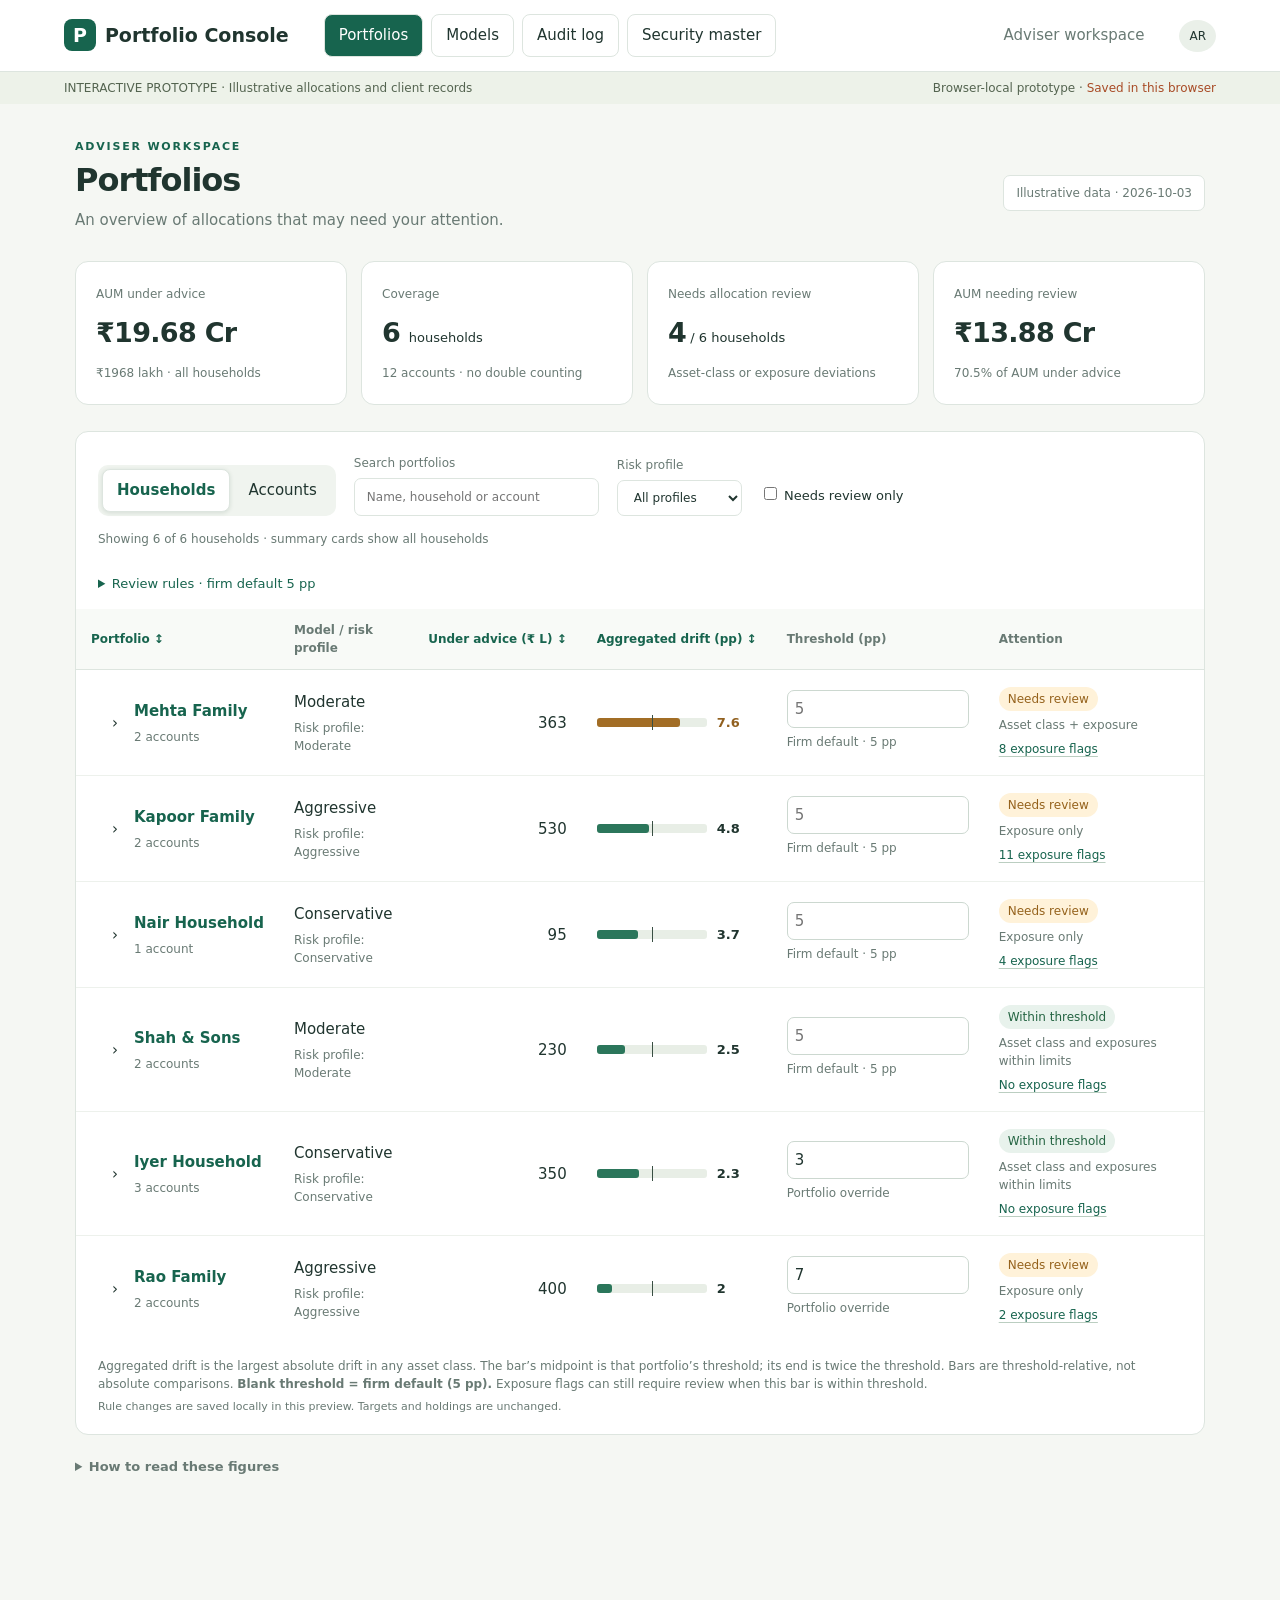
==== index.html @ 4e4f7c9e "Add household financial planning New in the revised mockup, and the first of the remaining v3 work. " ====
<!doctype html>
<html lang="en"><head><meta charset="utf-8"><meta name="viewport" content="width=device-width,initial-scale=1"><title>Portfolio Console · Models</title>
<link rel="icon" href="data:image/svg+xml,<svg xmlns='http://www.w3.org/2000/svg' viewBox='0 0 32 32'><rect width='32' height='32' rx='7' fill='%2317644e'/><text x='16' y='23' font-family='system-ui,sans-serif' font-size='20' font-weight='700' fill='white' text-anchor='middle'>P</text></svg>">
<style>
:root{--ink:#20352f;--mut:#697a74;--line:#dde5df;--green:#17644e;--bg:#f5f7f3;--amber:#95621c}*{box-sizing:border-box}body{margin:0;background:var(--bg);color:var(--ink);font:15px/1.5 system-ui,-apple-system,sans-serif}button,input,select,textarea{font:inherit}button{cursor:pointer;background:white;border:1px solid var(--line);border-radius:8px;padding:9px 14px;color:var(--ink)}button:hover{border-color:var(--green);background:#f0f7f2}button:disabled{opacity:.45;cursor:not-allowed}button:focus-visible,a:focus-visible,input:focus-visible,textarea:focus-visible,select:focus-visible{outline:3px solid #73ad98;outline-offset:3px}.primary{background:var(--green);color:white;border-color:var(--green)}.primary:hover{background:#104d3b;color:white}.quiet{border:0;background:transparent;color:var(--green)}header{height:72px;display:flex;align-items:center;gap:35px;background:white;padding:0 5%;border-bottom:1px solid var(--line)}.brand{font-size:19px;font-weight:750}.brand i{font-style:normal;background:var(--green);color:white;border-radius:8px;padding:5px 9px;margin-right:9px}header .active{align-self:stretch;display:flex;align-items:center;border-bottom:3px solid var(--green);font-weight:650}.right{margin-left:auto}.avatar{border-radius:50%;background:#eaf0e9;padding:7px 10px;font-size:12px}.demo{background:#edf2e9;color:#546450;font-size:12px;padding:7px 5%;display:flex;justify-content:space-between;gap:10px}main{max-width:1180px;margin:35px auto;padding:0 25px 100px}h1{font-size:32px;letter-spacing:-1px;line-height:1.2;margin:5px 0 10px}h2{font-size:19px;margin:0 0 6px}p{margin:6px 0 16px}.muted,small{color:var(--mut)}small{font-size:12px}.eyebrow{text-transform:uppercase;font-size:11px;font-weight:750;letter-spacing:1.8px;color:var(--green)}.flex{display:flex;align-items:center;gap:12px;flex-wrap:wrap}.between{justify-content:space-between}.card{background:white;border:1px solid var(--line);border-radius:13px;padding:22px;margin:20px 0}.hero{display:grid;grid-template-columns:1fr 270px;gap:28px}.stat{border-left:1px solid var(--line);padding-left:25px}.stat b{font-size:30px;display:block}.badge{display:inline-block;border-radius:20px;padding:3px 9px;font-size:12px;background:#e8f2ec;color:#246442}.draft{background:#fff2d9;color:var(--amber)}.tablewrap{overflow:auto}table{border-collapse:collapse;width:100%;min-width:620px}th{text-align:left;color:var(--mut);font-size:12px;font-weight:600;padding:12px 15px;border-bottom:1px solid var(--line)}td{padding:17px 15px;border-bottom:1px solid #edf1ec}tr:last-child td{border:0}.name{font-weight:700;font-size:16px}.name small{display:block;font-weight:400;margin-top:3px}.link{padding:0;border:0;color:var(--green);font-weight:700;text-align:left;background:transparent}.allocation{height:12px;display:flex;gap:3px;margin:25px 0 12px;border-radius:8px;overflow:hidden;background:#edf1ec}.allocation span{min-width:0}.legend{display:flex;gap:20px;flex-wrap:wrap;font-size:13px}.dot{display:inline-block;width:9px;height:9px;border-radius:3px;margin-right:6px}.toolbar{margin:26px 0 10px}.panelgrid{display:grid;grid-template-columns:minmax(0,1fr) 240px;gap:20px}.panelgrid .card{margin-top:0}.panelgrid>section{min-width:0}.note{background:#f1f5ef;padding:14px;border-radius:9px;font-size:13px}.warning{background:#fff4df;color:#7d541a}.errors{color:#9c422a;font-size:13px}.ok{color:var(--green)}.allocationtable{min-width:650px}.allocationtable td{padding:13px 12px}.allocationtable th{padding:12px}.target{width:78px;padding:7px;border:1px solid #cfdcd3;border-radius:7px;text-align:right;background:white;color:var(--ink)}.target:disabled{border-color:transparent;background:transparent;opacity:1}.rowtop{background:#f8faf7}.child{color:#496256}.chev{border:0;background:transparent;padding:3px 9px;width:32px}.footer{position:fixed;bottom:0;left:0;right:0;background:#ffffffed;border-top:1px solid var(--line);padding:16px max(25px,calc((100vw - 1130px)/2));display:flex;align-items:center;justify-content:space-between;gap:15px;backdrop-filter:blur(12px)}.footer small{display:block}.field{display:flex;flex-direction:column;gap:6px;margin:15px 0}.field input,.field textarea,.field select{padding:10px;border:1px solid #ccd8d0;border-radius:7px;background:white;color:var(--ink)}dialog{border:1px solid var(--line);border-radius:16px;width:min(760px,94vw);max-height:88vh;padding:28px;box-shadow:0 20px 100px #12382b35;color:var(--ink)}dialog::backdrop{background:#132c2566;backdrop-filter:blur(3px)}dialog .actions{display:flex;justify-content:flex-end;gap:10px;margin-top:25px}.toast{position:fixed;bottom:95px;left:50%;transform:translateX(-50%);background:#183f30;color:white;border-radius:9px;padding:12px 20px;z-index:10;max-width:90vw}.crumb{font-size:13px;margin-bottom:22px}.chips{display:flex;gap:7px;flex-wrap:wrap}.history{padding:16px 0;border-bottom:1px solid var(--line)}.titleinput{font-size:25px;width:100%;border:1px solid var(--line);padding:7px;border-radius:7px}.description{width:100%;border:1px solid var(--line);padding:8px;border-radius:7px;resize:vertical}#storage{color:#a84b26} @media(max-width:800px){header{padding:0 20px;gap:20px}.hero,.panelgrid{grid-template-columns:1fr}.stat{border-left:0;padding-left:0}.panelgrid aside{display:none}main{padding:0 15px 140px;margin-top:24px}.footer{align-items:flex-start;flex-wrap:wrap;padding:12px 15px}.demo{padding:7px 15px}.avatar{display:none}h1{font-size:27px}.card{padding:16px}.right{display:none}.brand{font-size:17px}}
</style></head><body>
<header><span class="brand"><i>P</i>Portfolio Console</span><nav aria-label="Main navigation"><button id="navClients" onclick="clientNav()">Portfolios</button> <button id="navModels" onclick="modelNav()">Models</button> <button id="navAudit" onclick="auditPage()">Audit log</button></nav><span class="right muted">Adviser workspace</span><span class="avatar">AR</span></header>
<div class="demo"><span>INTERACTIVE PROTOTYPE · Illustrative allocations and client records</span><span>Browser-local prototype · <span id="storage">Checking local saving…</span></span></div>
<main id="app"><p role="status">Loading portfolio workspace…</p></main><div id="footer"></div><dialog id="modal"></dialog><div id="toast" class="toast" role="status" hidden></div>
<link rel="stylesheet" href="clients.css"><link rel="stylesheet" href="comparison.css"><link rel="stylesheet" href="portfolios.css"><link rel="stylesheet" href="financial-plan.css?v=20261009-financial-planning"><link rel="stylesheet" href="portfolio-review.css?v=20261009-financial-planning"><link rel="stylesheet" href="target-plan-preview.css?v=20261009-financial-planning"><script src="bootstrap.js?v=20261009-financial-planning"></script></body></html>
---- clients.css ----
nav{display:flex;gap:8px}nav button[aria-current=page]{background:var(--green);color:white}.summary-grid{display:grid;grid-template-columns:repeat(3,1fr);gap:16px}.summary-grid .card{margin:16px 0}.metric{display:block;font-size:27px;font-weight:700}.scope-reason{width:190px;max-width:100%;padding:8px;border:1px solid var(--line);border-radius:6px}.client-details{display:grid;grid-template-columns:repeat(3,1fr);gap:16px}.client-details p{margin:4px 0}.scope-table td{vertical-align:top}.client-controls{display:flex;gap:12px;align-items:end;flex-wrap:wrap}.client-controls .field{flex:1;min-width:180px}.client-controls select{max-width:100%}summary{cursor:pointer;font-weight:650}.client-table{min-width:780px}.client-table input{width:88px}.fullwidth{width:100%}.scope-table input[type=checkbox]{width:20px;height:20px}.review-detail{margin:15px 0}main{overflow-wrap:anywhere}header nav .active{align-self:auto}.future-note{font-size:13px;color:var(--mut);margin-top:28px}@media(max-width:800px){header{height:auto;min-height:72px;flex-wrap:wrap;padding:14px 15px;gap:12px}.summary-grid,.client-details{grid-template-columns:1fr}.summary-grid{gap:0}.summary-grid .card{margin:5px 0}.brand{font-size:16px}.client-table{min-width:760px}.demo{flex-wrap:wrap}dialog{padding:18px}.footer button{padding:8px 10px}}
---- comparison.css ----
.model-subnav{display:flex;gap:8px;margin:0 0 24px;border-bottom:1px solid var(--line);padding-bottom:12px}.model-subnav [aria-current=page]{background:var(--green);color:white}.compare-layout{display:grid;grid-template-columns:250px minmax(0,1fr);gap:20px;align-items:start}.compare-layout .card{margin-top:0}.compare-options{max-height:370px;overflow:auto}.compare-choice{display:flex;align-items:start;gap:10px;padding:12px 0;border-bottom:1px solid var(--line);cursor:pointer}.compare-choice input{margin-top:5px;flex-shrink:0}.compare-choice span{min-width:0;overflow-wrap:anywhere}.compare-search{width:100%;min-width:0;padding:10px;border:1px solid var(--line);border-radius:7px}.compare-panel{min-width:0}.compare-table{min-width:580px;table-layout:fixed}.compare-table th,.compare-table td{vertical-align:top;width:165px;padding:14px 12px}.compare-table th:first-child,.compare-table td:first-child{width:230px;position:sticky;left:0;background:white;z-index:1}.compare-table .rowtop td{background:#f8faf7}.compare-table thead th{color:var(--ink);font-size:15px;overflow-wrap:anywhere}.compare-table th small{display:block;font-weight:400;margin:6px 0}.compare-bar{height:5px;background:#edf1ec;margin-top:8px;border-radius:4px;overflow:hidden}.compare-bar span{display:block;height:100%;background:var(--green)}.compare-missing{font-size:12px;color:var(--mut)}.compare-tools{display:flex;gap:8px;align-items:center;flex-wrap:wrap;margin:0 0 16px}.compare-tools select{padding:8px;border:1px solid var(--line);border-radius:7px}.compare-count{font-size:13px;margin:12px 0}.compare-detail{font-size:13px;color:var(--mut)}.compare-selection-hint{font-size:13px;min-height:20px}.compare-table .chev{padding:0;width:22px}.compare-table .allocation-name{display:flex;align-items:flex-start;gap:4px}.compare-table .allocation-name span{overflow-wrap:anywhere}.compare-current-note{font-size:12px;color:var(--mut);margin-bottom:18px}.compare-colour{height:4px;background:var(--green);border-radius:2px;margin-bottom:10px}.compare-remove{padding:3px 0;margin-top:6px;font-size:12px}header{height:auto;min-height:72px}main{min-width:0}@media(max-width:800px){.compare-layout{grid-template-columns:1fr}.compare-options{max-height:190px}.compare-table th:first-child,.compare-table td:first-child{width:170px}.compare-table th,.compare-table td{width:140px}.compare-table{min-width:590px}.compare-layout .card{margin-bottom:12px}.compare-tools{align-items:flex-start}.model-subnav{flex-wrap:wrap}}@media(prefers-reduced-motion:no-preference){.compare-bar span{transition:width .15s}}
.sr-only{position:absolute;width:1px;height:1px;padding:0;margin:-1px;overflow:hidden;clip:rect(0,0,0,0);white-space:nowrap;border:0}
---- portfolios.css ----
.portfolio-metrics{display:grid;grid-template-columns:repeat(4,minmax(0,1fr));gap:14px;margin:14px 0 26px}.portfolio-metrics .card{margin:0;padding:20px}.portfolio-metrics strong{display:block;font-size:27px;letter-spacing:-.7px;margin:8px 0}.portfolio-metrics strong span{font-size:13px;letter-spacing:0;font-weight:400}.source-stamp{font-size:12px;color:var(--mut);border:1px solid var(--line);border-radius:7px;padding:8px 12px;background:white}.overview-card{padding:0}.overview-controls{display:flex;align-items:end;gap:18px;flex-wrap:wrap;padding:22px 22px 12px}.segmented{display:flex;background:#f0f4ef;padding:4px;border-radius:10px;gap:3px}.segmented button{background:transparent;border-color:transparent;white-space:nowrap}.segmented [aria-pressed=true]{background:white;box-shadow:0 1px 4px #173d2420;border-color:var(--line);color:var(--green);font-weight:650}.search-field{display:flex;flex-direction:column;font-size:12px;color:var(--mut);gap:6px}.search-field input,.search-field select,.analysis-toolbar select{padding:9px 12px;border:1px solid var(--line);border-radius:7px;background:white;color:var(--ink);max-width:100%}.search-field input{width:245px}.check-filter{font-size:13px;padding-bottom:10px}.list-caption{padding:0 22px 15px;min-height:38px}.portfolio-list{min-width:900px}.portfolio-list th{background:#f8faf7}.portfolio-list td{vertical-align:middle}.portfolio-list td small,.portfolio-name small{display:block;margin-top:5px;font-weight:400}.portfolio-name{display:flex;align-items:center;gap:3px}.portfolio-name .chev{flex-shrink:0}.numeric{font-variant-numeric:tabular-nums}.portfolio-list .link{font-weight:650}.breakdown-row>td{padding:0}.dashboard-breakdown{display:grid;grid-template-columns:repeat(3,minmax(0,1fr));gap:26px;background:#f2f6f0;padding:22px}.dashboard-breakdown h3{font-size:14px;margin:0 0 12px}.dashboard-breakdown p{font-size:13px;margin:8px 0}.dashboard-breakdown span,.dashboard-breakdown small{display:block}.exposure-flags{max-height:220px;overflow:auto}.methodology{font-size:13px;color:var(--mut);margin:22px 0;max-width:900px}.methodology p{margin-top:12px}.empty-state{padding:30px;text-align:center}.portfolio-heading{display:flex;justify-content:space-between;align-items:center;gap:20px;margin:18px 0}.portfolio-tabs{border-bottom:1px solid var(--line);gap:22px;margin:24px 0 0}.portfolio-tabs button{border:0;border-bottom:3px solid transparent;border-radius:0;padding:12px 4px;background:none}.portfolio-tabs button[aria-current=page]{border-color:var(--green);color:var(--green);background:none;font-weight:700}.draft-dot{display:inline-block;width:7px;height:7px;background:#b27b26;border-radius:50%;margin-left:5px}.scope-summary{display:flex;gap:35px;align-items:center;flex-wrap:wrap;padding:20px 0}.scope-summary strong,.scope-summary small{display:block}.scope-summary strong{font-size:18px}.scope-summary p{font-size:12px;color:var(--mut);margin:0}.scope-summary button{margin-left:auto;font-size:13px}.distribution-card{margin-top:0}.distribution-bars{display:grid;gap:13px;margin:8px 0 24px}.distribution-bars>div{display:grid;grid-template-columns:145px minmax(0,1fr) 130px;align-items:center;gap:18px}.distribution-bars strong{font-size:13px}.distribution-bars .allocation{height:20px;margin:0;gap:2px}.distribution-bars small{text-align:right}.distribution-bars>div:nth-child(2) .allocation{opacity:.55}.distribution-legend{display:grid;grid-template-columns:repeat(4,minmax(0,1fr));gap:18px}.distribution-legend>div{border-top:1px solid var(--line);padding-top:13px}.distribution-legend strong{font-size:13px}.distribution-legend p{font-size:22px;margin:4px 0 0;font-weight:650}.distribution-legend span{font-size:15px;font-weight:400;color:var(--mut)}.chart-key{font-size:12px;color:var(--mut);margin:20px 0 0}.analysis-toolbar{display:flex;align-items:center;justify-content:space-between;gap:16px;flex-wrap:wrap;margin:18px 0}.analysis-toolbar label{font-size:13px}.allocation-review{min-width:850px}.allocation-review th:first-child{width:38%}.allocation-review th[scope=row]{font-size:14px;color:var(--ink);font-weight:500}.allocation-name{display:flex;align-items:center;gap:3px}.allocation-name .chev{flex-shrink:0}.allocation-name small{display:block}.scope-details{margin:15px 0}.scope-details>summary{display:none}.scope-details>p{display:none}.planning-placeholder{max-width:800px}.planning-placeholder li{margin:12px 0}.tablewrap{max-width:100%}.scope-summary+section{margin-top:0}.lens-toolbar{display:flex;flex-direction:column;gap:12px;margin:22px 0}nav{flex-wrap:wrap}
@media(max-width:1000px){.portfolio-metrics{grid-template-columns:repeat(2,minmax(0,1fr))}.overview-controls{gap:12px}.distribution-bars>div{grid-template-columns:120px minmax(0,1fr) 105px}.portfolio-heading{align-items:flex-start;flex-direction:column}}
@media(max-width:600px){.portfolio-metrics{gap:8px}.portfolio-metrics .card{padding:13px}.portfolio-metrics strong{font-size:23px}.portfolio-metrics small{font-size:11px}.overview-controls{padding:14px}.search-field{width:100%}.search-field input{width:100%}.check-filter{padding:0}.list-caption{padding:10px 14px}.portfolio-tabs{gap:14px}.portfolio-tabs button{font-size:13px}.scope-summary{gap:15px}.scope-summary strong{font-size:16px}.scope-summary button{margin-left:0}.distribution-bars>div{grid-template-columns:95px minmax(0,1fr);gap:10px}.distribution-bars small{grid-column:2;text-align:left}.distribution-legend{grid-template-columns:repeat(2,minmax(0,1fr));gap:12px}.distribution-legend p{font-size:20px}.analysis-toolbar{align-items:stretch;flex-direction:column}.analysis-toolbar .segmented{width:max-content;max-width:100%}.segmented button{padding:8px 10px}.source-stamp{font-size:11px}}
---- financial-plan.css ----
/* Household financial planning: balance sheet, cash flow and the plan behind it. */
.liquidity-bar{display:flex;height:14px;border-radius:7px;overflow:hidden;background:#edf1ec;margin:18px 0 10px}
.liquidity-bar span{min-width:0}
.legend{display:flex;gap:18px;flex-wrap:wrap;margin-top:10px;font-size:13px;color:var(--mut)}
.legend span{display:inline-flex;align-items:center;gap:6px}
.legend .dot.dash{width:14px;height:3px;border-radius:0;background:var(--ink)}
.plan-inputs{display:grid;grid-template-columns:repeat(auto-fit,minmax(215px,1fr));gap:0 18px}
.plan-inputs .field{margin:12px 0}
.plan-flag{display:grid;grid-template-columns:104px minmax(0,1fr);gap:12px;align-items:start;padding:10px 0;border-bottom:1px solid #edf1ec}
.plan-flag:last-child{border-bottom:0}
.plan-flag .state-pill{justify-self:start}
.plan-flag button{margin-left:8px;padding:5px 11px;font-size:13px}
.mini-facts{display:grid;grid-template-columns:repeat(auto-fit,minmax(250px,1fr));gap:5px 26px;padding:5px 0 7px 30px;font-size:13px;color:var(--mut)}
.mini-facts strong{color:var(--ink)}
.share-bar{display:inline-block;width:62px;height:7px;border-radius:4px;background:#e8eee9;margin-right:8px;vertical-align:middle;overflow:hidden}
.share-bar i{display:block;height:100%;background:var(--green)}
/* The plan editors are dense tables of small fields; the needs table needs room
   or its last column collapses a button to one letter per line. */
.card table button{white-space:nowrap}
.plan-editor table{min-width:1080px}
.plan-editor-wide table{min-width:1240px}

.card table input.target{width:84px}
.card table input:not(.target){width:100%;min-width:130px;padding:7px;border:1px solid #ccd8d0;border-radius:7px;background:white;color:var(--ink);font:inherit}
.card table select{padding:7px;border:1px solid #ccd8d0;border-radius:7px;background:white;color:var(--ink);font:inherit;max-width:175px}
.card table td{vertical-align:middle}
@media(max-width:800px){.mini-facts{grid-template-columns:1fr;padding-left:12px}.plan-flag{grid-template-columns:1fr;gap:5px}}
---- portfolio-review.css ----
.review-parent-open{background:#f3f7f3}.review-panel-row>td{padding:0!important;border-top:1px solid #d8e4dc!important;border-bottom:1px solid #d8e4dc!important}.row-review-panel{padding:24px 30px 0;background:#fbfcfa;max-width:calc(100vw - 64px);width:100%;box-sizing:border-box}.review-summary{display:flex;gap:14px;align-items:flex-start;margin:0 0 22px}.review-summary-icon{display:grid;place-items:center;background:#f7eacb;color:#8c621f;border:1px solid #e9d5a3;flex-shrink:0;width:33px;height:33px;border-radius:50%;font-weight:750;margin-top:5px}.review-summary.clear .review-summary-icon{background:#e5f0e8;color:var(--green);border-color:#cbded0}.review-summary.muted .review-summary-icon{background:#e9eeea;color:var(--mut);border-color:var(--line)}.review-summary .eyebrow{font-size:10px;letter-spacing:1.3px;color:var(--mut);margin-bottom:5px}.review-summary h2{font-size:20px;font-weight:650;letter-spacing:-.3px;margin:0 0 5px}.review-summary p{font-size:13px;color:var(--mut);margin:0}.row-review-tabs{display:flex;gap:28px;border-bottom:1px solid var(--line)}.row-review-tabs button{border:0;border-bottom:3px solid transparent;border-radius:0;background:none;padding:10px 1px 13px;color:var(--mut);font-size:14px;display:flex;align-items:center;gap:8px}.row-review-tabs [aria-selected=true]{border-bottom-color:var(--green);color:var(--green);font-weight:700}.row-review-tabs button span{font-size:11px;padding:1px 6px;background:#e9eee7;border-radius:5px;font-weight:600}.row-review-content{padding:21px 0 22px;min-height:250px}.row-review-content h3{font-size:14px;font-weight:650;margin:0}.review-allocation-header{display:flex;justify-content:space-between;gap:16px;align-items:center;margin-bottom:18px}.review-bar-legend{display:flex;gap:17px;color:var(--mut);font-size:12px}.review-bar-legend span{display:flex;align-items:center;gap:6px}.review-key{display:inline-block;width:17px;height:7px;border-radius:2px;background:#286b56}.review-key.is-target{background:repeating-linear-gradient(135deg,#d6e1d4 0,#d6e1d4 3px,#eef3eb 3px,#eef3eb 6px);border:1px solid #7c9a83}.review-allocation-grid{display:grid;grid-template-columns:180px minmax(130px,1fr) 85px 85px 125px;gap:0 22px;align-items:center}.review-allocation-grid>div{padding:14px 0;border-bottom:1px solid #e8ede7;min-width:0}.review-grid-head{font-size:11px;color:var(--mut);font-weight:500}.review-allocation-grid>.review-grid-head{padding:0 0 9px}.align-right{text-align:right}.review-class-name strong{font-size:14px;font-weight:600}.review-small-flag{display:block;font-size:10px;color:#95621c;margin-top:3px}.review-track{height:8px;background:#eef2ec;border-radius:3px;overflow:hidden}.review-track span{display:block;height:100%;background:#286b56;border-radius:3px}.review-track.review-target-track{margin-top:5px}.review-track.review-target-track span{background:repeating-linear-gradient(135deg,#d6e1d4 0,#d6e1d4 3px,#eef3eb 3px,#eef3eb 6px);border:1px solid #7c9a83}.review-number{text-align:right;font-size:14px;font-variant-numeric:tabular-nums;white-space:nowrap}.difference-flag{background:#faf0d9;color:#825b21;border-radius:5px;padding:4px 7px;font-weight:650}.review-footnote{font-size:11px;color:var(--mut);margin:14px 0 0}.row-review-footer{border-top:1px solid var(--line);padding:14px 0;display:flex;align-items:center;justify-content:space-between;gap:18px}.review-open{background:#edf3eb;color:var(--green);border-color:#d7e3d6;font-size:13px;font-weight:650;padding:8px 12px}.review-flags-link{display:block;border:0;background:transparent;padding:0;font-size:12px;color:var(--green);margin-top:6px;text-decoration:underline;text-decoration-color:#bbcec1;text-underline-offset:3px}.review-account-list{display:grid;gap:10px}.review-account-card{display:flex;gap:15px;align-items:center;width:100%;padding:16px;background:white;text-align:left}.review-account-icon{width:35px;height:35px;border-radius:9px;display:grid;place-items:center;background:#edf2ec;color:var(--green);font-size:13px;flex-shrink:0}.review-account-identity{flex:1;min-width:0}.review-account-identity strong{font-size:14px;font-weight:650;display:block}.review-account-identity small,.review-account-model small,.review-account-amount small{display:block;margin:0 0 3px!important}.review-account-model{font-size:13px;width:125px}.review-account-amount{text-align:right;min-width:130px}.review-account-amount strong{font-size:14px;font-weight:600}.review-account-context{display:grid;grid-template-columns:repeat(2,minmax(0,1fr));gap:22px;margin:24px 0}.review-account-context dt{font-size:12px;color:var(--mut);margin-bottom:5px}.review-account-context dd{margin:0;font-size:14px}.review-method{font-size:11px;position:relative;color:var(--mut);max-width:300px}.review-method summary{font-weight:400;cursor:pointer}.review-method p{margin:10px 0 0;font-size:12px;background:#f0f4ed;padding:12px;border-radius:7px}.review-exposure-group{margin:14px 0 20px;background:white;border:1px solid var(--line);border-radius:9px;padding:15px 17px}.review-exposure-title{display:flex;justify-content:space-between;align-items:center;gap:12px;margin-bottom:15px}.review-exposure-title h4{font-size:13px;margin:0;color:var(--green)}.review-exposure-title small{font-size:11px}.review-exposure-grid{display:grid;grid-template-columns:minmax(160px,1fr) 100px 100px 140px;column-gap:18px;align-items:center}.review-exposure-grid>*{padding:10px 0;border-bottom:1px solid #edf1ea;min-width:0}.review-exposure-grid>:nth-last-child(-n+4){border-bottom:0}.review-exposure-grid .review-grid-head{padding-top:0;padding-bottom:8px}.review-bucket{font-size:13px;font-weight:500}.review-show-all{display:block;margin:0 auto;background:white;font-size:12px}.review-clear-state{border:1px dashed #cbdccc;padding:28px;margin:16px 0;border-radius:8px;background:#f5f8f2}.review-clear-state p{font-size:13px;color:var(--mut);margin:8px 0 0}.mobile-label{display:none}
@media(max-width:1000px){.review-allocation-grid{grid-template-columns:145px minmax(100px,1fr) 75px 75px 100px;column-gap:12px}.row-review-panel{padding:22px 20px 0}.review-exposure-grid{grid-template-columns:minmax(120px,1fr) 80px 80px 110px;column-gap:12px}}
@media(max-width:650px){.row-review-panel{max-width:calc(100vw - 32px);padding:20px 16px 0}.review-summary{gap:10px}.review-summary h2{font-size:17px;line-height:1.4}.review-summary p{font-size:12px}.review-summary-icon{width:27px;height:27px}.row-review-tabs{gap:15px}.row-review-tabs button{font-size:12px;gap:5px;padding-bottom:11px}.row-review-tabs button span{font-size:10px}.review-allocation-header{align-items:flex-start;flex-wrap:wrap;gap:10px}.review-allocation-grid{grid-template-columns:1fr 1fr 1fr;gap:0 12px}.review-allocation-grid>.review-grid-head{display:none}.review-class-name{grid-column:1/-1;display:flex;align-items:center;justify-content:space-between;padding:14px 0 9px!important;border:0!important}.review-small-flag{margin:0;font-size:10px}.review-allocation-grid>.review-bar-pair{grid-column:1/-1;padding:0 0 8px;border:0}.review-allocation-grid>.review-number{text-align:left;padding:4px 0 13px}.mobile-label{display:block;font-size:10px;color:var(--mut);font-weight:400;margin-bottom:6px}.review-number{font-size:13px}.difference-flag{padding:3px 5px}.row-review-footer{flex-wrap:wrap;gap:9px}.row-review-footer small{font-size:10px}.row-review-footer button{width:100%}.review-account-card{display:grid;grid-template-columns:32px 1fr;gap:12px;padding:13px}.review-account-identity strong{font-size:13px}.review-account-icon{width:30px;height:30px}.review-account-model{grid-column:1/-1;width:auto}.review-account-amount{grid-column:1/-1;text-align:left;min-width:0}.review-account-card>span:last-child{display:none}.review-account-model,.review-account-amount{display:flex;justify-content:space-between;gap:10px}.review-account-context{grid-template-columns:1fr;gap:18px}.review-exposure-group{padding:13px 12px}.review-exposure-title{align-items:flex-start;flex-direction:column;gap:5px;margin-bottom:10px}.review-exposure-grid{grid-template-columns:repeat(3,minmax(0,1fr));gap:0 9px}.review-exposure-grid>.review-grid-head{display:none}.review-bucket{grid-column:1/-1;border:0;padding-bottom:3px}.review-exposure-grid>.review-number{text-align:left;padding-bottom:12px}.review-exposure-grid>:nth-last-child(-n+4){border-bottom:0}.row-review-content{min-height:0}}
/* Local design iteration: a concise disclosure in the list, analysis in detail. */
.review-parent-open>td{background:#edf4ed;border-top:1px solid #bdd2c0}.review-parent-open>td:first-child{box-shadow:inset 4px 0 #286b56}.quick-review-row>td{box-shadow:inset 4px 0 #286b56;border-bottom:2px solid #bdd2c0!important;background:#f6f9f3}.quick-review{padding:20px 28px 23px 31px;display:flex;align-items:center;justify-content:space-between;gap:24px;max-width:calc(100vw - 64px);width:100%;position:relative}.quick-review:before{content:'';position:absolute;left:31px;top:0;right:28px;height:1px;background:#d8e5d6}.quick-review .eyebrow{font-size:10px;letter-spacing:1px}.quick-review h3{font-size:16px;letter-spacing:-.2px;margin:5px 0}.quick-review p{font-size:12px;color:var(--mut);margin:0}.quick-review-actions{display:flex;gap:8px;align-items:center;flex-shrink:0}.quick-review-actions button{font-size:12px}.quick-review-toggle{display:flex;align-items:center;gap:7px;border:0;background:none;font-size:12px;color:var(--green);padding:4px 0;margin-top:8px;min-height:30px;text-align:left}.quick-review-toggle>span:first-child{border:1px solid #bdcebf;background:white;display:grid;place-items:center;font-size:16px;width:23px;height:23px;border-radius:6px;line-height:1}.quick-review-toggle[aria-expanded=true]>span:first-child{background:var(--green);color:white;border-color:var(--green)}.quick-review-toggle .expanded-label{font-size:9px;text-transform:uppercase;letter-spacing:.7px;background:#dfeadc;border-radius:4px;padding:2px 5px;font-weight:650}.portfolio-list .portfolio-name{padding-left:8px}.detail-review-summary{padding:20px 22px;background:#f3f6ed;border:1px solid #dce5d3;border-radius:12px;margin:10px 0 22px}.detail-review-summary.clear{background:#f1f7ef}.detail-allocation-card .review-allocation-header{margin-top:2px}.household-review-content{margin-top:20px}.household-review-tabs{padding:0 4px}.all-exposures{border-top:1px solid var(--line);margin-top:24px;padding-top:18px}.all-exposures>summary{font-size:14px;color:var(--green)}.all-exposures>p{font-size:13px;margin-top:12px}.review-exposure-groups{max-width:100%}
@media(max-width:800px){.quick-review{align-items:flex-start;flex-direction:column;gap:15px}.quick-review-actions{flex-wrap:wrap}.review-allocation-grid{grid-template-columns:140px minmax(90px,1fr) 70px 70px 90px;column-gap:10px}}
@media(max-width:650px){.quick-review{max-width:calc(100vw - 32px);padding:17px 16px 20px 20px}.quick-review:before{left:20px;right:16px}.quick-review h3{font-size:15px;line-height:1.4}.quick-review-actions{gap:5px}.quick-review-actions button{padding:8px 10px}.quick-review-toggle .expanded-label{font-size:8px}.detail-review-summary{padding:15px}.household-review-tabs{gap:14px}.household-review-tabs button{font-size:12px}.review-allocation-grid{grid-template-columns:repeat(3,minmax(0,1fr));gap:0 12px}.review-parent-open>td:first-child,.quick-review-row>td{box-shadow:inset 3px 0 #286b56}}
@media(prefers-reduced-motion:no-preference){.quick-review-toggle>span:first-child{transition:background-color .15s,color .15s}.quick-review{animation:review-reveal .15s ease-out}@keyframes review-reveal{from{opacity:.3;transform:translateY(-3px)}to{opacity:1;transform:translateY(0)}}}
/* Simplified disclosure: familiar chevron, quiet summary, no status decoration. */
.review-parent-open>td{background:white;border-top:0}.review-parent-open>td:first-child,.quick-review-row>td{box-shadow:none}.quick-review-row>td{background:#f8faf7;border-bottom:1px solid var(--line)!important}.quick-review{padding:16px 24px 16px 48px;animation:none}.quick-review:before{display:none}.quick-review .eyebrow{display:none}.quick-review h3{font-size:14px;margin:0 0 4px;font-weight:600}.quick-review-actions button{padding:5px 0}.household-review-content>.distribution-card{border:0;padding:0;margin:0}.portfolio-name>.chev{flex-shrink:0}.quick-review-toggle,.expanded-label{display:none}
@media(max-width:650px){.quick-review{padding:15px 18px;gap:8px}.review-parent-open>td:first-child,.quick-review-row>td{box-shadow:none}}
.portfolio-list{min-width:1080px}.aggregated-drift{display:flex;align-items:center;gap:10px;min-width:155px}.aggregated-drift strong{font-size:13px;min-width:32px;font-variant-numeric:tabular-nums}.threshold-bar{position:relative;display:inline-block;width:110px;height:9px;background:#e8eee6;border-radius:3px;flex-shrink:0}.threshold-bar>span{display:block;height:100%;border-radius:3px;background:#2b765b}.threshold-bar.over>span{background:#a26d25}.threshold-bar>i{position:absolute;left:50%;top:-3px;height:15px;width:1px;background:#394f43}.drift-over{color:#91601f}.threshold-input{width:74px;border:1px solid #ccd8d0;border-radius:6px;padding:7px 8px;background:white;color:var(--ink);font:inherit}.threshold-input[aria-invalid=true]{border-color:#a6442a}.threshold-rules{padding:8px 22px 16px;font-size:13px}.threshold-rules summary{font-weight:500;color:var(--green)}.threshold-rules label{display:block;margin:14px 0 8px}.threshold-rules p{font-size:12px;color:var(--mut);margin:8px 0 0}.drift-explanation{padding:16px 22px 0;font-size:12px;color:var(--mut);margin:0}.rules-storage{padding:6px 22px 18px;margin:0;font-size:11px;color:var(--mut)}.portfolio-list td>.errors{max-width:170px;white-space:normal}

/* --- Review refinements: alignment, state, concise row expansion --- */
.allocation-review td.numeric,.allocation-review th.numeric-head,.target-plan-table td.numeric,.target-limits-table td.numeric{text-align:right;font-variant-numeric:tabular-nums}
.portfolio-list td.numeric{text-align:right}
.portfolio-list th:nth-child(3){text-align:right}
.allocation-review th.numeric-head{text-align:right}
.state-pill{display:inline-block;border-radius:20px;padding:3px 9px;font-size:11px;white-space:nowrap;background:#e8f2ec;color:#246442}
.state-pill.over{background:#fbeedd;color:#8a5a18}
.state-pill.under{background:#e6eef7;color:#2c5484}
.state-pill.none{background:#eef1ee;color:var(--mut)}
.holding-tag{display:inline-block;margin-left:7px;border-radius:5px;padding:1px 6px;font-size:10px;font-weight:650;letter-spacing:.2px;vertical-align:middle}
.holding-tag.physical{background:#eceef3;color:#4a5570}
.holding-tag.locked{background:#f7e3df;color:#8d3f2a}
.holding-tag.semi{background:#f6eeda;color:#7d621f}
.holding-tag.portfolio-limit{background:#fff0d2;color:#7d541a}
.review-reason{display:block;margin-top:5px;color:var(--mut)}
.review-number small{display:block;font-size:10px;color:var(--mut);margin-top:2px}
.household-table-heading{font-size:14px;margin:0}

.quick-review{display:block;padding:20px 28px 22px 31px}
.quick-review-head{display:flex;align-items:flex-start;justify-content:space-between;gap:20px;margin-bottom:16px}
.quick-review-head h3{font-size:16px;letter-spacing:-.2px;margin:4px 0}
.quick-review-head p{font-size:12px;color:var(--mut);margin:0}
.quick-review-grid{display:grid;grid-template-columns:repeat(3,minmax(0,1fr));gap:26px}
.quick-review-grid h4{font-size:11px;text-transform:uppercase;letter-spacing:1.1px;color:var(--mut);margin:0 0 8px}
.quick-line{display:grid;grid-template-columns:minmax(0,1fr) auto auto;gap:10px;align-items:baseline;padding:6px 0;border-bottom:1px solid #e8ede7;font-size:13px}
.quick-line:last-of-type{border-bottom:0}
.quick-line>span:first-child small{display:block;font-size:10px;color:var(--mut)}
.quick-figures{color:var(--mut);font-size:12px;text-align:right;min-width:0;overflow:hidden;text-overflow:ellipsis;white-space:nowrap;max-width:150px}
.quick-line strong{font-variant-numeric:tabular-nums;font-size:13px;white-space:nowrap}
.quick-over{color:#8a5a18}.quick-under{color:#2c5484}.quick-ok{color:var(--green)}
.quick-foot,.quick-empty{display:block;font-size:11px;color:var(--mut);margin-top:9px}
.quick-link{padding:6px 0;font-size:12px;margin-top:6px}
@media(max-width:900px){.quick-review-grid{grid-template-columns:1fr;gap:18px}.quick-review{padding:18px 16px}.quick-review-head{flex-direction:column;gap:10px}.quick-review-head button{width:100%}}

/* Keep dialog titles and actions reachable on short viewports */
dialog{scroll-padding-top:0}
dialog h2:first-of-type{position:sticky;top:-28px;background:white;padding:6px 0 10px;margin-top:0;z-index:2}
dialog .actions{position:sticky;bottom:-28px;background:white;padding:14px 0 4px;margin-top:18px;border-top:1px solid var(--line)}
.target-limits-table{min-width:950px}
.target-limits-table th,.target-limits-table td{padding-left:9px;padding-right:9px;font-size:13px}

/* Mobile: turn the portfolio list into labelled key/value groups so drift,
   threshold and attention stay visible without sideways scrolling. */
@media(max-width:720px){
 .portfolio-list{min-width:0}
 .portfolio-list thead{position:absolute;width:1px;height:1px;overflow:hidden;clip:rect(0 0 0 0);white-space:nowrap}
 .portfolio-list tr{display:block}
 .portfolio-list tbody>tr:not(.review-panel-row){border-bottom:1px solid var(--line);padding:4px 0 12px}
 .portfolio-list td{display:grid;grid-template-columns:118px minmax(0,1fr);gap:12px;align-items:center;border:0;padding:7px 14px}
 .portfolio-list td:before{content:attr(data-label);font-size:11px;color:var(--mut);font-weight:600}
 .portfolio-list td:first-child{grid-template-columns:1fr;padding-top:12px}
 .portfolio-list td:first-child:before{display:none}
 .portfolio-list td.numeric{text-align:left}
 .portfolio-list .aggregated-drift{min-width:0}
 .portfolio-list .threshold-bar{width:88px}
 .review-panel-row>td{display:block;padding:0!important}
 .review-panel-row>td:before{display:none}
}

/* --- Model library, profile comparison, concentration --- */
.library-toolbar{display:flex;align-items:flex-end;justify-content:space-between;gap:18px;flex-wrap:wrap;margin:14px 0 10px}
.model-search input{width:280px;max-width:100%}
.list-count{font-size:12px;color:var(--mut);margin:0 0 9px}
.model-library{min-width:820px;table-layout:fixed}
.model-library th,.model-library td{vertical-align:middle}
.model-library .model-identity{width:34%}
.model-library .model-identity .link{display:block;font-size:15px;line-height:1.35}
.model-library .model-identity small{display:block;margin-top:4px;line-height:1.5}
.model-library .col-count{width:84px}
.model-library .col-state{width:128px}
.model-library .col-date{width:112px}
.model-library .col-action{width:108px;text-align:right}
.model-library .col-action button,.model-library .badge{white-space:nowrap}
.model-library thead th{white-space:nowrap}
.model-preview{min-width:150px}
.model-preview .allocation{height:10px}
.model-preview small{display:grid;grid-template-columns:repeat(2,minmax(0,1fr));gap:2px 12px;margin-top:7px;font-size:11px;line-height:1.5}
.model-preview small span{display:flex;align-items:center;gap:6px;white-space:nowrap}
.model-preview small i{width:8px;height:8px;border-radius:2px;flex-shrink:0}
.profile-table th[scope=row]{color:var(--ink);font-size:13px;font-weight:600;vertical-align:top;width:230px}
.profile-table th[scope=row] small{display:block;font-weight:400;margin-top:3px}
.profile-table thead th{vertical-align:bottom}
.profile-table thead button{display:block;margin-top:6px;padding:0;font-size:12px}
.profile-table td{vertical-align:top;font-size:14px}
.concentration{display:flex;align-items:center;gap:28px;flex-wrap:wrap;background:#f3f7f1;border:1px solid #dde6d9;border-radius:10px;padding:14px 18px;margin:0 0 18px}
.concentration.is-breach{background:#fdf5e7;border-color:#e8d6ac}
.concentration small,.concentration strong{display:block}
.concentration strong{font-size:16px;margin-top:3px}
.concentration .state-pill{margin-left:auto}
@media(max-width:700px){.profile-table th[scope=row]{width:auto}.concentration{gap:14px}.concentration .state-pill{margin-left:0}}

/* --- Audit log --- */
.audit-filters{padding:18px 20px}
.audit-filter-grid{display:grid;grid-template-columns:repeat(auto-fit,minmax(170px,1fr));gap:14px}
.audit-filter-grid input,.audit-filter-grid select{width:100%}
.audit-count{margin-top:14px;font-size:12px;color:var(--mut)}
.audit-entry{padding:0;margin:10px 0}
.audit-entry>summary{display:flex;align-items:center;gap:14px;flex-wrap:wrap;padding:16px 20px;cursor:pointer}
.audit-entry[open]>summary{border-bottom:1px solid var(--line)}
.audit-entry>*:not(summary){padding-left:20px;padding-right:20px}
.audit-when{font-variant-numeric:tabular-nums;color:var(--mut);font-size:12px;min-width:92px}
.audit-action{font-size:11px;text-transform:uppercase;letter-spacing:.9px;font-weight:700;color:var(--green)}
.audit-entry strong{font-size:15px}
.audit-meta{font-size:12px;color:var(--mut)}
.audit-entry>summary>.state-pill{margin-left:auto}
.audit-reason{font-size:13px;margin:14px 0}
.audit-facts{display:flex;gap:28px;flex-wrap:wrap;margin:0 0 14px}
.audit-facts dt{font-size:11px;color:var(--mut)}
.audit-facts dd{margin:3px 0 0;font-size:14px}
.audit-open{padding-bottom:14px}
@media(max-width:700px){.audit-entry>summary{gap:7px}.audit-when{min-width:0}.audit-entry>summary>.state-pill{margin-left:0}}

/* --- Context, model update, liquidity --- */
.context-grid{display:grid;grid-template-columns:repeat(4,minmax(0,1fr));gap:20px;margin:0 0 22px}
.context-grid dt{font-size:11px;text-transform:uppercase;letter-spacing:1px;color:var(--mut)}
.context-grid dd{margin:5px 0 0;font-size:15px;font-weight:600}
.context-grid dd.context-sub{font-size:11px;font-weight:400;color:var(--mut);margin-top:3px}
.context-heading,.holding-heading{font-size:12px;text-transform:uppercase;letter-spacing:1px;color:var(--mut);margin:20px 0 9px}
.liquidity-bar{display:flex;height:16px;border-radius:7px;overflow:hidden;background:#eef1ec;gap:2px}
.liquidity-bar span{display:block}
.liq-liquid{background:#246c53}.liq-semiliquid{background:#c9a44c}.liq-locked{background:#b06a4a}.liq-unclassified{background:#9aa6a0}
.liquidity-legend{display:flex;gap:20px;flex-wrap:wrap;margin-top:11px;font-size:12px}
.liquidity-legend i{display:inline-block;width:9px;height:9px;border-radius:3px;margin-right:6px}
.context-restrictions{margin-top:14px;font-size:13px}
.context-restrictions summary{color:var(--green);font-weight:600;cursor:pointer}
.context-restrictions ul{margin:12px 0 0;padding-left:18px}
.context-restrictions li{margin-bottom:11px}
.model-update{border-left:5px solid var(--amber);background:#fffaf0}
.model-update-choices{display:grid;grid-template-columns:repeat(3,minmax(0,1fr));gap:12px}
.model-update-choices button{text-align:left;padding:14px 16px;height:100%}
.model-update-choices strong{display:block;font-size:14px}
.model-update-choices small{display:block;margin-top:5px;line-height:1.5}
.model-update-choices .primary small{color:#dbece2}
.rules-toggle{display:block;margin:14px 0 0}
.rules-note{font-size:12px;color:var(--mut);margin:6px 0 0}
#modal .numeric{text-align:right;font-variant-numeric:tabular-nums}
@media(max-width:800px){.context-grid{grid-template-columns:repeat(2,minmax(0,1fr))}.model-update-choices{grid-template-columns:1fr}}
@media(max-width:520px){.context-grid{grid-template-columns:1fr}}
.all-exposures.is-primary{border-top:2px solid var(--line);margin-top:28px;padding-top:22px}
.all-exposures.is-primary>summary{font-size:17px;font-weight:650;color:var(--ink);list-style:none;margin-bottom:4px}
.all-exposures.is-primary>summary::-webkit-details-marker{display:none}

/* --- Planning, tax and cash events --- */
.option-grid{display:grid;grid-template-columns:repeat(auto-fit,minmax(190px,1fr));gap:14px;margin:4px 0 10px}
.option-grid .field{margin:0}
.trade-table{min-width:900px}
.trade-table .col-include{width:68px;text-align:center}
.trade-table td{vertical-align:middle}
.trade-table tr.is-excluded{opacity:.45}
.trade-table tr.is-excluded .trade-why{text-decoration:line-through}
.trade-table .target{width:84px}
.trade-why{font-size:13px;max-width:280px}
.trade-why small{display:block;margin-top:5px;line-height:1.5}
.trade-flags{display:flex;gap:6px;flex-wrap:wrap;margin-top:6px}
.holding-tag.warn-tag{background:#f7e3df;color:#8d3f2a}
.holding-tag.ok-tag{background:#e3f0e6;color:#246442}
.impact-kpis{display:grid;grid-template-columns:repeat(auto-fit,minmax(150px,1fr));gap:12px;margin:0 0 20px}
.impact-kpis>div{background:#f4f7f3;border-radius:9px;padding:13px 15px}
.impact-kpis small,.impact-kpis strong,.impact-kpis span{display:block}
.impact-kpis strong{font-size:18px;margin:4px 0 2px}
.impact-kpis span{font-size:11px;color:var(--mut);line-height:1.45}
.impact-table{min-width:620px}
.scenario-notes{margin:0;padding-left:20px;font-size:13px}
.scenario-notes li{margin:9px 0}
.scenario-notes li.warn{color:#7d541a}
.event-list{display:grid;gap:10px}
.event{border:1px solid var(--line);border-radius:10px;padding:14px 16px;background:white}
.event>summary{display:flex;align-items:center;gap:12px;flex-wrap:wrap;cursor:pointer}
.event-meta{font-size:12px;color:var(--mut)}
@media(max-width:700px){.impact-kpis{grid-template-columns:repeat(2,minmax(0,1fr))}.trade-why{max-width:none}}
.trade-table thead th{white-space:nowrap}
.trade-table .empty-state strong{display:block;margin-bottom:6px}
.trade-table .empty-state p{margin:0;font-size:13px}
.scenario-infeasible{margin:10px 0 0;font-size:13px;font-weight:600;color:#8b5a16}
.impact-kpis>div.is-better{background:#edf6ef;box-shadow:inset 3px 0 #2b765b}
.impact-kpis>div.is-worse{background:#fdf3e4;box-shadow:inset 3px 0 #b07d27}
.impact-kpis>div.is-worse span{color:#8b5a16}

/* --- Security master configuration grid --- */
.config-grid{min-width:1420px}
.config-grid td.config-fixed{white-space:nowrap}
.config-absent{color:#9aa6a0}
.config-grid td.config-fixed small{display:block;font-size:11px;color:#9aa6a0}
.config-grid th[scope=row]{color:var(--ink);font-size:14px;font-weight:600;width:230px;min-width:230px;vertical-align:middle}
.config-grid th[scope=row] small{display:block;font-weight:400;margin-top:3px;line-height:1.4;font-size:11px}
.config-grid th[scope=row] small.config-held{color:#8d998f}
.config-grid th,.config-grid td{padding-left:9px;padding-right:9px}
.config-grid tbody th,.config-grid tbody td{padding-top:11px;padding-bottom:11px}
.config-grid thead th{white-space:nowrap;background:#f8faf7}
.config-grid thead th.col-editable{background:#eef5f0;color:var(--green)}
.config-grid td{vertical-align:middle}
.config-grid td.config-fixed{color:var(--mut);font-size:13px;background:#fbfcfa}
.config-grid tr.is-unclassified th[scope=row]{box-shadow:inset 3px 0 #b07d27}
.config-na{color:#aab4ae}
.config-select{width:100%;min-width:134px;padding:7px 8px;border:1px solid #ccd8d0;border-radius:7px;background:white;color:var(--ink);font:inherit}
.config-select:disabled{background:#f4f6f3;color:var(--mut)}
.config-select.is-changed{border-color:#b07d27;background:#fffaf0;font-weight:600}
.config-legend{display:flex;gap:22px;flex-wrap:wrap;align-items:center;font-size:12px;color:var(--mut)}
.config-key{display:flex;align-items:center;gap:7px}
.config-key b{font-size:10px;text-transform:uppercase;letter-spacing:.7px;border-radius:4px;padding:2px 6px;font-weight:700}
.config-key b.is-fixed{background:#eef1ec;color:#5f6d66}
.config-key b.is-editable{background:#e3efe7;color:#246442}
.config-key b.is-absent{background:transparent;color:#9aa6a0;font-size:13px;padding:0 2px}
.config-count{margin-left:auto}
.config-add .search-field input{width:320px;max-width:100%}
.config-suggestions{list-style:none;margin:14px 0 0;padding:0;border:1px solid var(--line);border-radius:9px;overflow:hidden}
.config-suggestions li{display:flex;align-items:center;gap:12px;padding:11px 14px;border-bottom:1px solid #eef1ec;font-size:14px}
.config-suggestions li:last-child{border-bottom:0}
.config-suggestions small{color:var(--mut);font-size:12px}
.config-suggestions .state-pill{margin-left:auto}
@media(max-width:700px){.config-grid th[scope=row]{width:auto}.config-legend{gap:12px}}

/* Instrument attributes: outside the sheet's columns, so disclosed per row. */
.attr-toggle{border:0;background:transparent;padding:0 7px 0 0;color:var(--green);font-size:15px;line-height:1}
.config-grid .col-attribute{text-align:right;white-space:nowrap}
.config-grid thead th.col-attribute{background:#f4f7f5;font-weight:600}
.config-grid thead th.col-attribute small{display:block;font-weight:400;color:var(--mut);font-size:10px}
tr.config-detail>td{background:#f7faf7;padding:0;border-bottom:1px solid var(--line)}
.attr-panel{padding:18px 22px 16px;position:sticky;left:0;max-width:1120px;box-sizing:border-box}
.attr-head{display:flex;align-items:baseline;gap:12px;flex-wrap:wrap;margin-bottom:12px}
.attr-head small{color:var(--mut)}
.attr-group{margin-bottom:14px}
.attr-group-head{display:flex;align-items:center;gap:9px;margin-bottom:6px}
.attr-group-head small{color:var(--mut);font-size:12px}
.attr-tier{font-size:10px;font-weight:750;letter-spacing:.7px;text-transform:uppercase;border-radius:5px;padding:3px 7px}
.attr-tier-source{background:#e8f0ec;color:#2b6148}
.attr-tier-firm{background:#eaf0f7;color:#2f5fa8}
.attr-tier-client{background:#fdf2e3;color:#8a6118}
.attr-list{display:grid;grid-template-columns:repeat(auto-fit,minmax(215px,1fr));gap:7px 26px;margin:0}
.attr-list>div{display:flex;justify-content:space-between;gap:14px;border-bottom:1px solid #e8eee9;padding-bottom:5px}
.attr-list dt{color:var(--mut);font-size:13px}
.attr-list dd{margin:0;font-weight:600;text-align:right}
.attr-age{display:block;font-weight:400;font-size:11px;color:var(--mut)}
.attr-age.is-stale{color:#9c5a1a}
.attr-lookthrough{margin-top:4px}
.attr-lookthrough summary{cursor:pointer;color:var(--green);font-size:13px;font-weight:600}
.attr-lt{display:flex;flex-wrap:wrap;gap:8px;align-items:baseline;margin:8px 0}
.attr-lt strong{min-width:96px;font-size:12px;color:var(--mut)}
.attr-lt span{background:white;border:1px solid var(--line);border-radius:11px;padding:2px 9px;font-size:12px}
.attr-note{margin-bottom:0}
.config-key b.is-attr{background:#eef5f0;color:var(--green);border-radius:5px;padding:2px 7px}
@media(max-width:700px){.attr-list{grid-template-columns:1fr}}
.config-open-heading{font-size:13px;text-transform:uppercase;letter-spacing:1.2px;color:var(--mut);margin:16px 0 6px}
.config-open-heading:first-of-type{margin-top:8px}
/* The grid scrolls sideways once a type's attributes are added, so the
   instrument name stays put to keep each row identifiable. */
.config-grid th[scope=row]{position:sticky;left:0;z-index:1;background:white}
.config-grid thead th:first-child{position:sticky;left:0;z-index:2}
.config-grid tr.config-detail>td{z-index:0}
---- target-plan-preview.css ----
.target-plan-shell{max-width:1080px}.target-status{display:flex;justify-content:space-between;align-items:center;gap:28px;padding:22px 24px;margin:20px 0;border:1px solid #cbdcd2;border-left:5px solid var(--green);border-radius:12px;background:#f4f8f4}.target-status.is-draft{border-color:#e2cc9d;border-left-color:#a66d1d;background:#fff9ec}.target-status h2{margin:4px 0 5px}.target-status p{margin:0;color:var(--mut)}.target-status-label,.section-step{display:block;font-size:11px;text-transform:uppercase;letter-spacing:1.4px;font-weight:750;color:var(--green)}.target-status.is-draft .target-status-label{color:#8b5a16}.target-context{display:grid;grid-template-columns:repeat(4,minmax(0,1fr));border:1px solid var(--line);border-radius:12px;background:white;margin-bottom:20px}.target-context>div{padding:17px 19px;border-right:1px solid var(--line)}.target-context>div:last-child{border:0}.target-context small,.target-context strong,.target-context span{display:block}.target-context strong{font-size:18px;margin:4px 0}.target-context span{font-size:11px;color:var(--mut)}.target-section-heading{display:flex;align-items:flex-start;justify-content:space-between;gap:20px;margin-bottom:20px}.target-section-heading h2{margin-top:5px}.target-section-heading p{color:var(--mut);margin:4px 0 0;max-width:720px}.target-plan-shell>.card{margin:14px 0;padding:24px}.target-bars{display:grid;gap:14px}.target-bars>div{display:grid;grid-template-columns:125px minmax(0,1fr);column-gap:16px;align-items:center}.target-bars .allocation{height:17px;margin:0}.target-bars small{grid-column:2;margin-top:5px}.target-class-grid{display:grid;grid-template-columns:repeat(4,minmax(0,1fr));gap:10px;margin-top:22px}.target-class-grid>div{display:grid;grid-template-columns:10px 1fr auto;align-items:center;column-gap:8px;border-top:1px solid var(--line);padding-top:12px}.target-class-grid i,.review-target-rows i{width:9px;height:9px;border-radius:3px}.target-class-grid strong{font-size:18px}.target-class-grid small{grid-column:2 / 4}.source-pill,.target-source{display:inline-block;border-radius:20px;padding:4px 9px;font-size:11px;background:#e8f2ec;color:#246442;white-space:nowrap}.target-source.custom{background:#fff0d2;color:#7d541a}.model-choice-row{display:flex;align-items:flex-end;gap:12px;flex-wrap:wrap}.model-choice-row label{display:flex;flex-direction:column;gap:6px;min-width:260px;font-size:12px;color:var(--mut)}.model-choice-row select{padding:10px;border:1px solid #ccd8d0;border-radius:7px;background:white;color:var(--ink)}.target-inline-notice{margin:18px 0 0;padding:12px 14px;border-radius:8px;background:#fff5df;color:#73501d;font-size:13px}.target-expand-actions{display:flex;gap:8px}.target-plan-table{min-width:900px}.target-plan-table th,.target-plan-table td{vertical-align:middle}.target-plan-table th[scope=row]{color:var(--ink);font-size:13px}.target-plan-table tr.is-custom td,.target-plan-table tr.is-custom th{background:#fffaf0}.target-allocation-name{display:flex;align-items:center}.target-leaf-space{display:inline-block;width:32px}.target-input-wrap{display:flex;align-items:center;gap:5px}.target-input-wrap input{width:82px}.target-input-wrap span{color:var(--mut)}.target-table-foot{display:flex;justify-content:space-between;gap:16px;padding:13px 15px 0;color:var(--mut);font-size:12px}.target-readiness{display:flex;align-items:center;justify-content:space-between;gap:20px;margin-top:20px;padding:15px 17px;border-radius:9px}.target-readiness>div strong,.target-readiness>div span{display:block}.target-readiness>div span{font-size:12px;margin-top:3px}.target-readiness.is-ready{background:#edf6ef;color:#245f3c}.target-readiness.has-issues{display:block;background:#fff4df;color:#7d541a}.target-readiness.has-issues ul{margin:10px 0 0}.ready-mark{font-size:23px}.target-scope-metrics{display:flex;align-items:center;gap:27px;flex-wrap:wrap}.target-scope-metrics>div small,.target-scope-metrics>div strong{display:block}.target-scope-metrics>div strong{font-size:19px;margin-top:4px}.target-scope-metrics>span{color:#91a19a;font-size:20px}.target-method-note{font-size:12px;color:var(--mut);margin:20px 3px}.review-impact-grid{display:grid;grid-template-columns:repeat(4,minmax(0,1fr));gap:10px;margin:20px 0}.review-impact-grid>div{background:#f4f7f3;border-radius:8px;padding:12px}.review-impact-grid small,.review-impact-grid strong{display:block}.review-impact-grid strong{margin-top:4px}.review-summary-section{border:1px solid var(--line);border-radius:9px;padding:15px;margin:15px 0}.review-summary-section h3{margin-top:0}.review-target-rows>div{display:grid;grid-template-columns:minmax(160px,1fr) 65px 20px 65px;gap:8px;padding:8px 0;border-top:1px solid var(--line)}.review-target-rows>div>span:first-child{display:flex;align-items:center;gap:8px}.target-review-dialog .review-detail{border-top:1px solid var(--line);padding:12px 0;margin:0}.target-review-dialog .review-detail summary{font-size:13px}.target-review-dialog textarea{min-height:85px}
@media(max-width:800px){.target-status{align-items:flex-start;flex-direction:column}.target-context{grid-template-columns:repeat(2,minmax(0,1fr))}.target-context>div:nth-child(2){border-right:0}.target-context>div:nth-child(-n+2){border-bottom:1px solid var(--line)}.target-class-grid{grid-template-columns:repeat(2,minmax(0,1fr))}.review-impact-grid{grid-template-columns:repeat(2,minmax(0,1fr))}.target-section-heading{flex-direction:column}.target-bars>div{grid-template-columns:95px minmax(0,1fr)}}
@media(max-width:480px){.target-context{grid-template-columns:1fr}.target-context>div{border-right:0;border-bottom:1px solid var(--line)}.target-context>div:nth-child(2){border-bottom:1px solid var(--line)}.target-class-grid,.review-impact-grid{grid-template-columns:1fr}.target-scope-metrics{gap:16px}.target-scope-metrics>span{display:none}.target-bars>div{display:block}.target-bars .allocation{margin:8px 0}.target-bars small{display:block}.target-table-foot{flex-direction:column}}
.target-limits-table{min-width:1080px}.target-limits-table td{vertical-align:middle}.target-limits-table tr.is-custom td{background:#fffaf0}.lens-override-count{align-self:flex-end;margin-left:auto;color:var(--mut);font-size:12px}.target-lens-card .analysis-toolbar{display:flex;align-items:center;gap:16px}.target-lens-card .analysis-toolbar label{display:flex;align-items:center;gap:8px}.target-lens-card .analysis-toolbar select{padding:8px;border:1px solid #ccd8d0;border-radius:7px;background:white;color:var(--ink)}
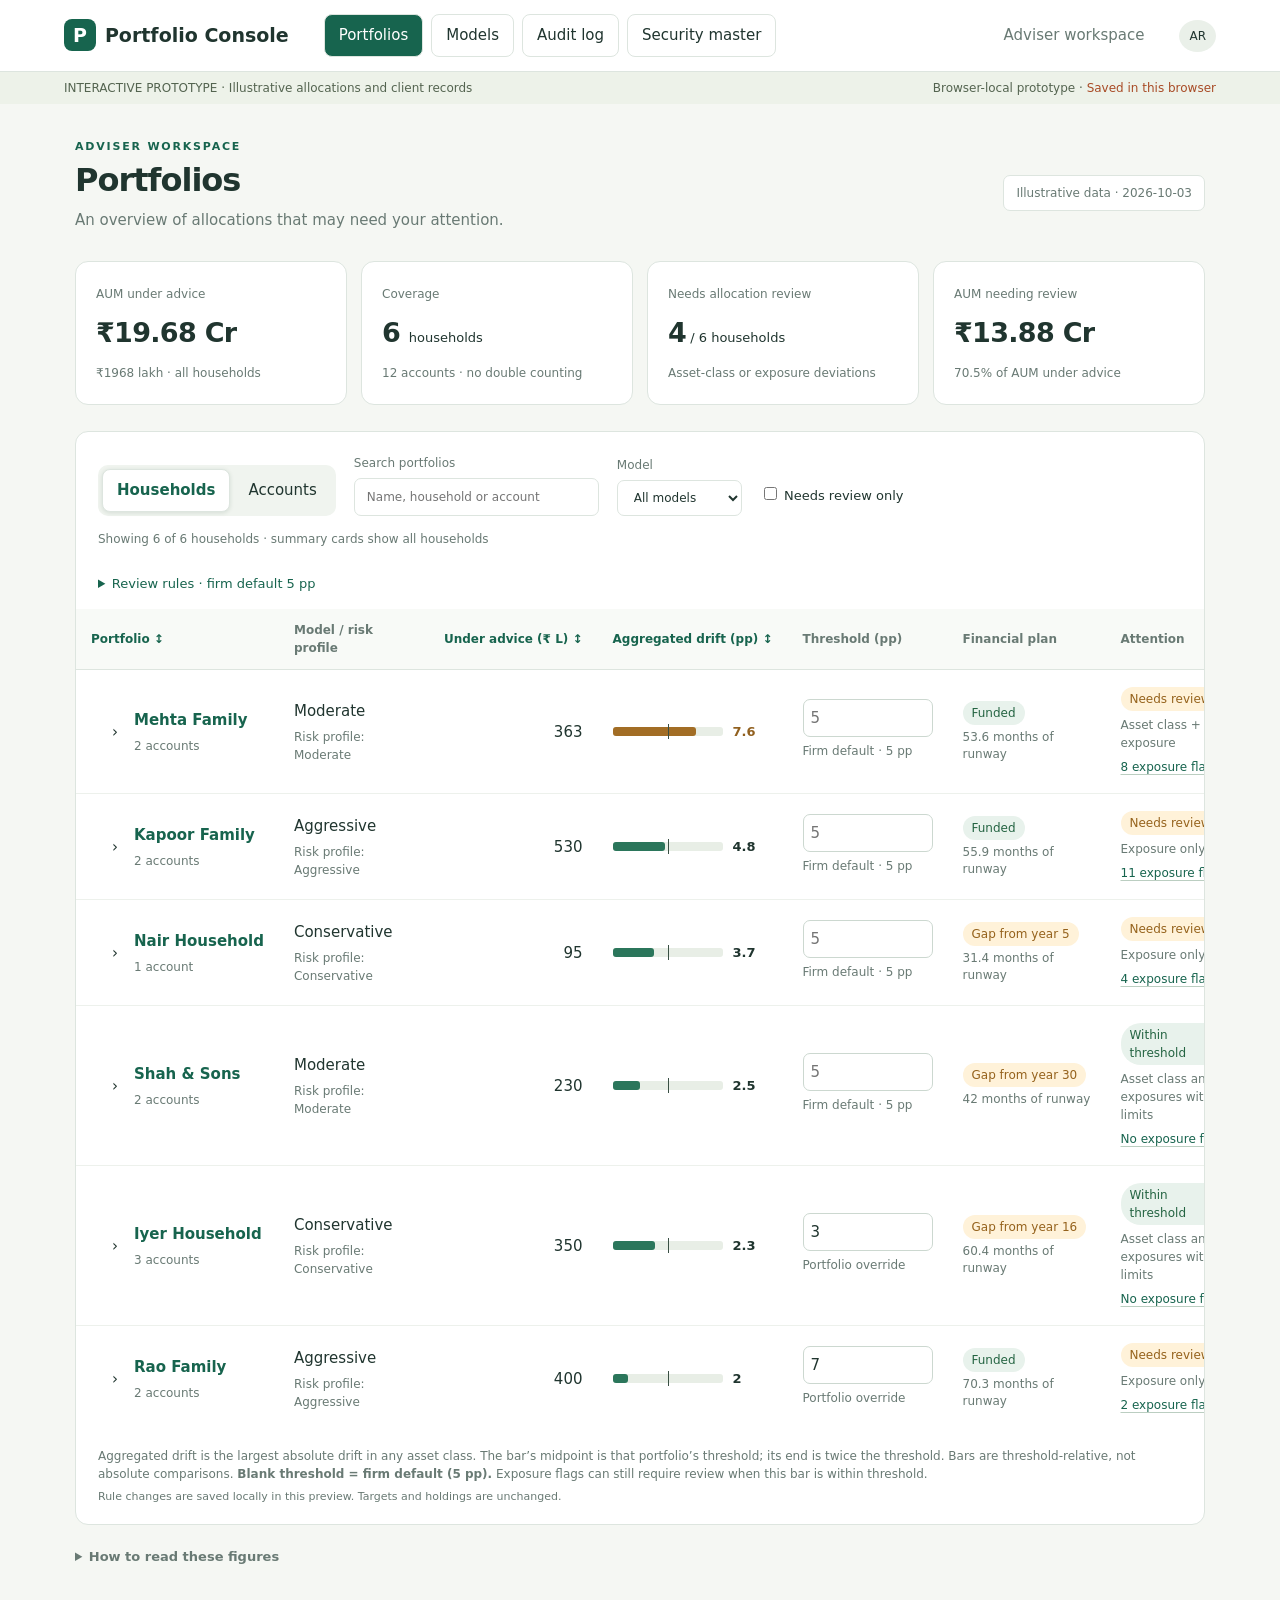
==== commit 34469388: "Add a financial-plan column to the overview, and filter by model Drift answers whether a portfolio i" ====
--- a/index.html
+++ b/index.html
@@ -7,4 +7,4 @@
 <header><span class="brand"><i>P</i>Portfolio Console</span><nav aria-label="Main navigation"><button id="navClients" onclick="clientNav()">Portfolios</button> <button id="navModels" onclick="modelNav()">Models</button> <button id="navAudit" onclick="auditPage()">Audit log</button></nav><span class="right muted">Adviser workspace</span><span class="avatar">AR</span></header>
 <div class="demo"><span>INTERACTIVE PROTOTYPE · Illustrative allocations and client records</span><span>Browser-local prototype · <span id="storage">Checking local saving…</span></span></div>
 <main id="app"><p role="status">Loading portfolio workspace…</p></main><div id="footer"></div><dialog id="modal"></dialog><div id="toast" class="toast" role="status" hidden></div>
-<link rel="stylesheet" href="clients.css"><link rel="stylesheet" href="comparison.css"><link rel="stylesheet" href="portfolios.css"><link rel="stylesheet" href="financial-plan.css?v=20261009-financial-planning"><link rel="stylesheet" href="portfolio-review.css?v=20261009-financial-planning"><link rel="stylesheet" href="target-plan-preview.css?v=20261009-financial-planning"><script src="bootstrap.js?v=20261009-financial-planning"></script></body></html>
+<link rel="stylesheet" href="clients.css"><link rel="stylesheet" href="comparison.css"><link rel="stylesheet" href="portfolios.css"><link rel="stylesheet" href="financial-plan.css?v=20261009-portfolios-overview"><link rel="stylesheet" href="portfolio-review.css?v=20261009-portfolios-overview"><link rel="stylesheet" href="target-plan-preview.css?v=20261009-portfolios-overview"><script src="bootstrap.js?v=20261009-portfolios-overview"></script></body></html>
--- a/portfolios.css
+++ b/portfolios.css
@@ -1,3 +1,9 @@
 .portfolio-metrics{display:grid;grid-template-columns:repeat(4,minmax(0,1fr));gap:14px;margin:14px 0 26px}.portfolio-metrics .card{margin:0;padding:20px}.portfolio-metrics strong{display:block;font-size:27px;letter-spacing:-.7px;margin:8px 0}.portfolio-metrics strong span{font-size:13px;letter-spacing:0;font-weight:400}.source-stamp{font-size:12px;color:var(--mut);border:1px solid var(--line);border-radius:7px;padding:8px 12px;background:white}.overview-card{padding:0}.overview-controls{display:flex;align-items:end;gap:18px;flex-wrap:wrap;padding:22px 22px 12px}.segmented{display:flex;background:#f0f4ef;padding:4px;border-radius:10px;gap:3px}.segmented button{background:transparent;border-color:transparent;white-space:nowrap}.segmented [aria-pressed=true]{background:white;box-shadow:0 1px 4px #173d2420;border-color:var(--line);color:var(--green);font-weight:650}.search-field{display:flex;flex-direction:column;font-size:12px;color:var(--mut);gap:6px}.search-field input,.search-field select,.analysis-toolbar select{padding:9px 12px;border:1px solid var(--line);border-radius:7px;background:white;color:var(--ink);max-width:100%}.search-field input{width:245px}.check-filter{font-size:13px;padding-bottom:10px}.list-caption{padding:0 22px 15px;min-height:38px}.portfolio-list{min-width:900px}.portfolio-list th{background:#f8faf7}.portfolio-list td{vertical-align:middle}.portfolio-list td small,.portfolio-name small{display:block;margin-top:5px;font-weight:400}.portfolio-name{display:flex;align-items:center;gap:3px}.portfolio-name .chev{flex-shrink:0}.numeric{font-variant-numeric:tabular-nums}.portfolio-list .link{font-weight:650}.breakdown-row>td{padding:0}.dashboard-breakdown{display:grid;grid-template-columns:repeat(3,minmax(0,1fr));gap:26px;background:#f2f6f0;padding:22px}.dashboard-breakdown h3{font-size:14px;margin:0 0 12px}.dashboard-breakdown p{font-size:13px;margin:8px 0}.dashboard-breakdown span,.dashboard-breakdown small{display:block}.exposure-flags{max-height:220px;overflow:auto}.methodology{font-size:13px;color:var(--mut);margin:22px 0;max-width:900px}.methodology p{margin-top:12px}.empty-state{padding:30px;text-align:center}.portfolio-heading{display:flex;justify-content:space-between;align-items:center;gap:20px;margin:18px 0}.portfolio-tabs{border-bottom:1px solid var(--line);gap:22px;margin:24px 0 0}.portfolio-tabs button{border:0;border-bottom:3px solid transparent;border-radius:0;padding:12px 4px;background:none}.portfolio-tabs button[aria-current=page]{border-color:var(--green);color:var(--green);background:none;font-weight:700}.draft-dot{display:inline-block;width:7px;height:7px;background:#b27b26;border-radius:50%;margin-left:5px}.scope-summary{display:flex;gap:35px;align-items:center;flex-wrap:wrap;padding:20px 0}.scope-summary strong,.scope-summary small{display:block}.scope-summary strong{font-size:18px}.scope-summary p{font-size:12px;color:var(--mut);margin:0}.scope-summary button{margin-left:auto;font-size:13px}.distribution-card{margin-top:0}.distribution-bars{display:grid;gap:13px;margin:8px 0 24px}.distribution-bars>div{display:grid;grid-template-columns:145px minmax(0,1fr) 130px;align-items:center;gap:18px}.distribution-bars strong{font-size:13px}.distribution-bars .allocation{height:20px;margin:0;gap:2px}.distribution-bars small{text-align:right}.distribution-bars>div:nth-child(2) .allocation{opacity:.55}.distribution-legend{display:grid;grid-template-columns:repeat(4,minmax(0,1fr));gap:18px}.distribution-legend>div{border-top:1px solid var(--line);padding-top:13px}.distribution-legend strong{font-size:13px}.distribution-legend p{font-size:22px;margin:4px 0 0;font-weight:650}.distribution-legend span{font-size:15px;font-weight:400;color:var(--mut)}.chart-key{font-size:12px;color:var(--mut);margin:20px 0 0}.analysis-toolbar{display:flex;align-items:center;justify-content:space-between;gap:16px;flex-wrap:wrap;margin:18px 0}.analysis-toolbar label{font-size:13px}.allocation-review{min-width:850px}.allocation-review th:first-child{width:38%}.allocation-review th[scope=row]{font-size:14px;color:var(--ink);font-weight:500}.allocation-name{display:flex;align-items:center;gap:3px}.allocation-name .chev{flex-shrink:0}.allocation-name small{display:block}.scope-details{margin:15px 0}.scope-details>summary{display:none}.scope-details>p{display:none}.planning-placeholder{max-width:800px}.planning-placeholder li{margin:12px 0}.tablewrap{max-width:100%}.scope-summary+section{margin-top:0}.lens-toolbar{display:flex;flex-direction:column;gap:12px;margin:22px 0}nav{flex-wrap:wrap}
 @media(max-width:1000px){.portfolio-metrics{grid-template-columns:repeat(2,minmax(0,1fr))}.overview-controls{gap:12px}.distribution-bars>div{grid-template-columns:120px minmax(0,1fr) 105px}.portfolio-heading{align-items:flex-start;flex-direction:column}}
 @media(max-width:600px){.portfolio-metrics{gap:8px}.portfolio-metrics .card{padding:13px}.portfolio-metrics strong{font-size:23px}.portfolio-metrics small{font-size:11px}.overview-controls{padding:14px}.search-field{width:100%}.search-field input{width:100%}.check-filter{padding:0}.list-caption{padding:10px 14px}.portfolio-tabs{gap:14px}.portfolio-tabs button{font-size:13px}.scope-summary{gap:15px}.scope-summary strong{font-size:16px}.scope-summary button{margin-left:0}.distribution-bars>div{grid-template-columns:95px minmax(0,1fr);gap:10px}.distribution-bars small{grid-column:2;text-align:left}.distribution-legend{grid-template-columns:repeat(2,minmax(0,1fr));gap:12px}.distribution-legend p{font-size:20px}.analysis-toolbar{align-items:stretch;flex-direction:column}.analysis-toolbar .segmented{width:max-content;max-width:100%}.segmented button{padding:8px 10px}.source-stamp{font-size:11px}}
+
+/* A seventh column squeezes the overview: the model name and the plan state
+   both need room or they break mid-word. */
+.portfolio-list th:nth-child(2),.portfolio-list td:nth-child(2){min-width:150px}
+.portfolio-list th:nth-child(6),.portfolio-list td:nth-child(6){min-width:158px}
+.portfolio-list td[data-label="Financial plan"] small{display:block;margin-top:4px;line-height:1.4}
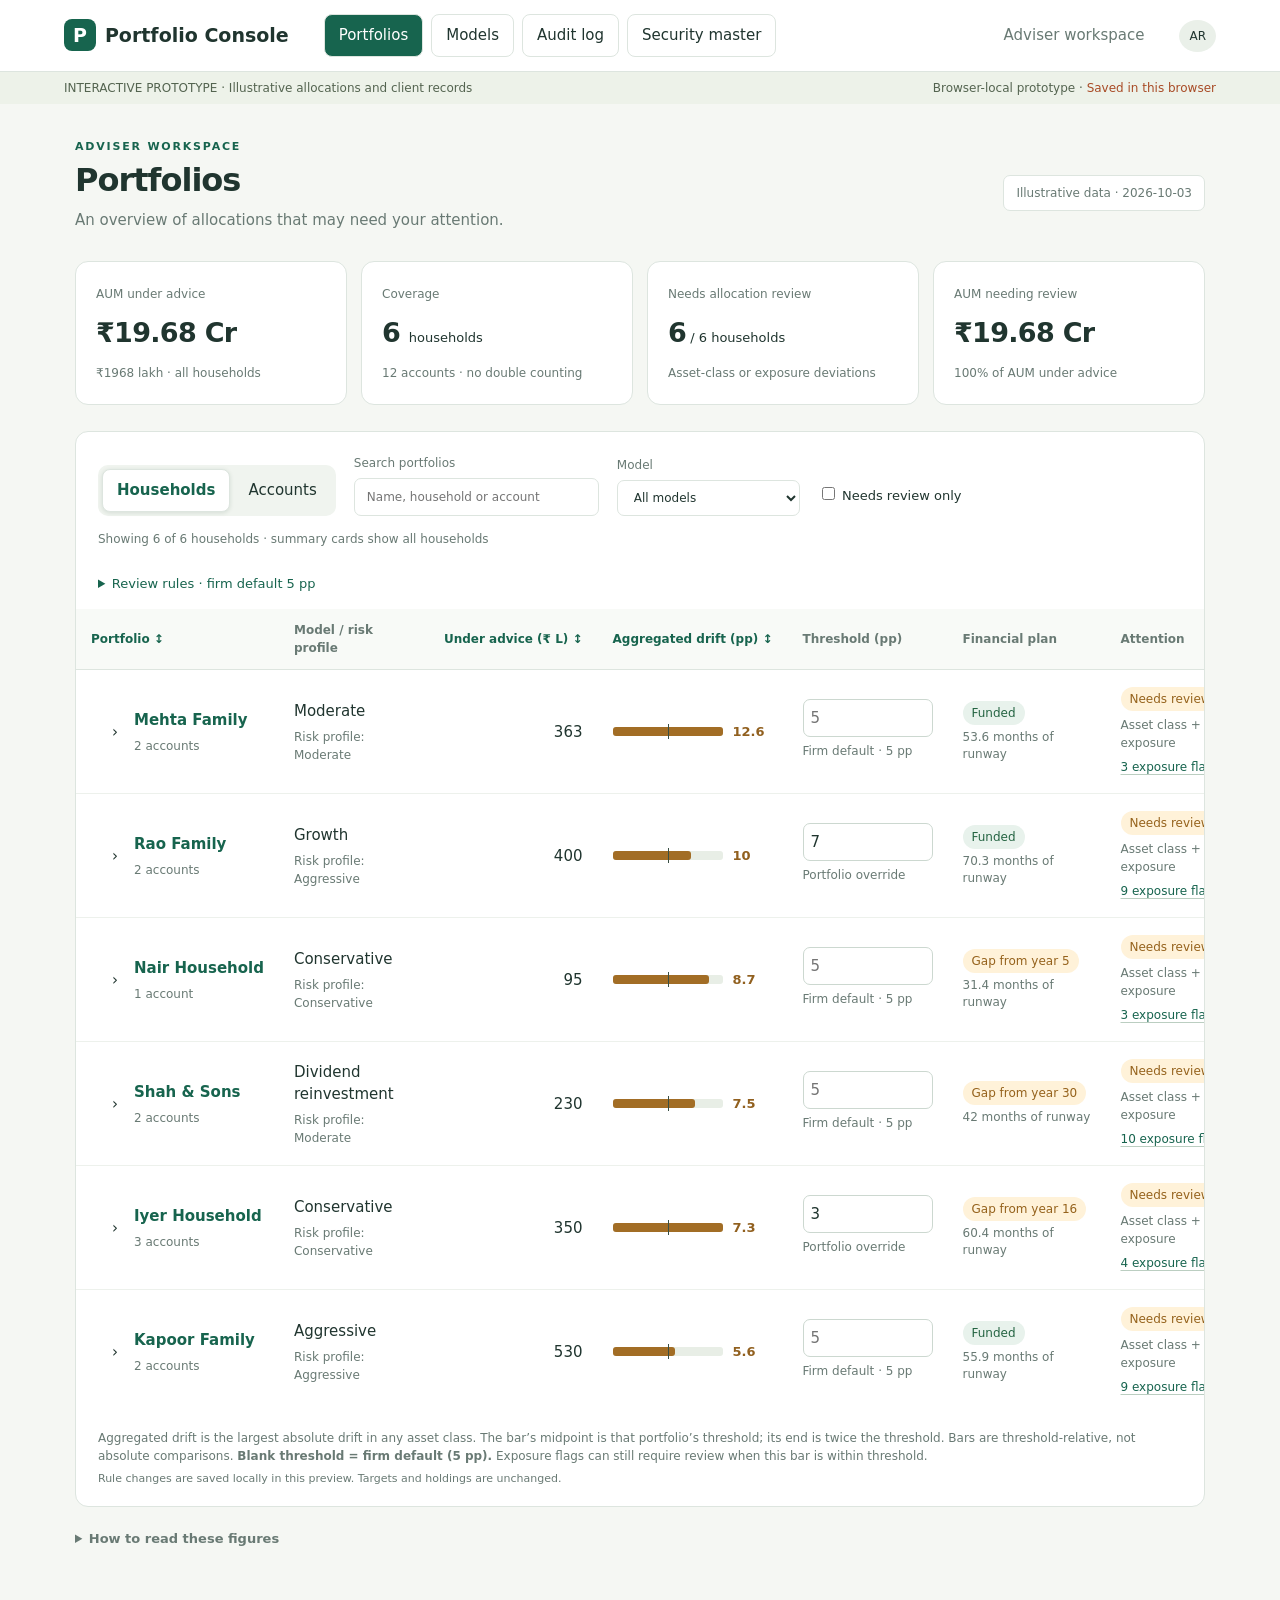
==== commit 45d0a468: "Switch the hierarchy to the classification tree and publish seven models The allocation tree grouped" ====
--- a/index.html
+++ b/index.html
@@ -7,4 +7,4 @@
 <header><span class="brand"><i>P</i>Portfolio Console</span><nav aria-label="Main navigation"><button id="navClients" onclick="clientNav()">Portfolios</button> <button id="navModels" onclick="modelNav()">Models</button> <button id="navAudit" onclick="auditPage()">Audit log</button></nav><span class="right muted">Adviser workspace</span><span class="avatar">AR</span></header>
 <div class="demo"><span>INTERACTIVE PROTOTYPE · Illustrative allocations and client records</span><span>Browser-local prototype · <span id="storage">Checking local saving…</span></span></div>
 <main id="app"><p role="status">Loading portfolio workspace…</p></main><div id="footer"></div><dialog id="modal"></dialog><div id="toast" class="toast" role="status" hidden></div>
-<link rel="stylesheet" href="clients.css"><link rel="stylesheet" href="comparison.css"><link rel="stylesheet" href="portfolios.css"><link rel="stylesheet" href="financial-plan.css?v=20261009-portfolios-overview"><link rel="stylesheet" href="portfolio-review.css?v=20261009-portfolios-overview"><link rel="stylesheet" href="target-plan-preview.css?v=20261009-portfolios-overview"><script src="bootstrap.js?v=20261009-portfolios-overview"></script></body></html>
+<link rel="stylesheet" href="clients.css"><link rel="stylesheet" href="comparison.css"><link rel="stylesheet" href="portfolios.css"><link rel="stylesheet" href="financial-plan.css?v=20261010-models-hierarchy"><link rel="stylesheet" href="portfolio-review.css?v=20261010-models-hierarchy"><link rel="stylesheet" href="target-plan-preview.css?v=20261010-models-hierarchy"><script src="bootstrap.js?v=20261010-models-hierarchy"></script></body></html>
--- a/financial-plan.css
+++ b/financial-plan.css
@@ -25,3 +25,32 @@
 .card table select{padding:7px;border:1px solid #ccd8d0;border-radius:7px;background:white;color:var(--ink);font:inherit;max-width:175px}
 .card table td{vertical-align:middle}
 @media(max-width:800px){.mini-facts{grid-template-columns:1fr;padding-left:12px}.plan-flag{grid-template-columns:1fr;gap:5px}}
+
+/* Models: the classification tree, its bands and the tags on each branch. */
+.compare-row{display:grid;grid-template-columns:200px minmax(0,1fr) 120px;gap:14px;align-items:center;padding:7px 0;border-bottom:1px solid #edf1ec}
+.compare-row:last-of-type{border-bottom:0}
+.compare-row.is-active{font-weight:700}
+.compare-row small{display:block;font-weight:400;color:var(--mut);font-size:12px}
+.compare-stack{display:flex;height:13px;border-radius:7px;overflow:hidden;background:#edf1ec}
+.compare-stack span{min-width:0}
+.compare-row .numeric{text-align:right;font-variant-numeric:tabular-nums;color:var(--mut);font-size:13px}
+.depth-grid{display:grid;grid-template-columns:repeat(auto-fit,minmax(170px,1fr));gap:16px;margin-bottom:6px}
+.depth-grid small{display:block;color:var(--mut);font-size:12px}
+.depth-grid strong{font-size:15px}
+table.model-tree{min-width:1020px}
+table.model-tree td,table.model-tree th{padding:9px 12px;vertical-align:top}
+table.model-tree .target{width:84px}
+table.model-tree tr.rowtop>td:first-child{font-weight:700}
+td.tag-cell{max-width:400px;white-space:normal;line-height:1.9}
+td.tag-cell>small:first-child{display:block;margin-bottom:3px}
+.tag-pill{display:inline-flex;align-items:center;gap:3px;margin:0 7px 3px 0;border:1px solid var(--line);border-radius:11px;padding:1px 5px 1px 8px;font-size:11px;background:#fbfdfa;vertical-align:middle}
+.tag-pill small{color:var(--mut);margin-right:3px;font-size:10px;text-transform:uppercase;letter-spacing:.4px}
+button.tag-value{background:none;border:0;padding:1px 6px;border-radius:9px;font:inherit;font-size:11px;color:var(--ink);cursor:pointer}
+button.tag-value:hover{background:#eaf0e9}
+button.tag-value.on{background:var(--green);color:white;font-weight:650}
+.tag-filter{padding:12px 16px}
+.tag-filter summary{cursor:pointer;font-weight:600}
+.tag-filter-body{display:grid;grid-template-columns:repeat(auto-fit,minmax(230px,1fr));gap:16px;margin-top:12px}
+.tag-filter-options{display:flex;flex-wrap:wrap;gap:4px 14px;margin-top:5px}
+.tag-filter-options label{display:inline-flex;align-items:center;gap:5px;font-size:13px}
+@media(max-width:800px){.compare-row{grid-template-columns:1fr;gap:4px}.compare-row .numeric{text-align:left}td.tag-cell{max-width:none}}
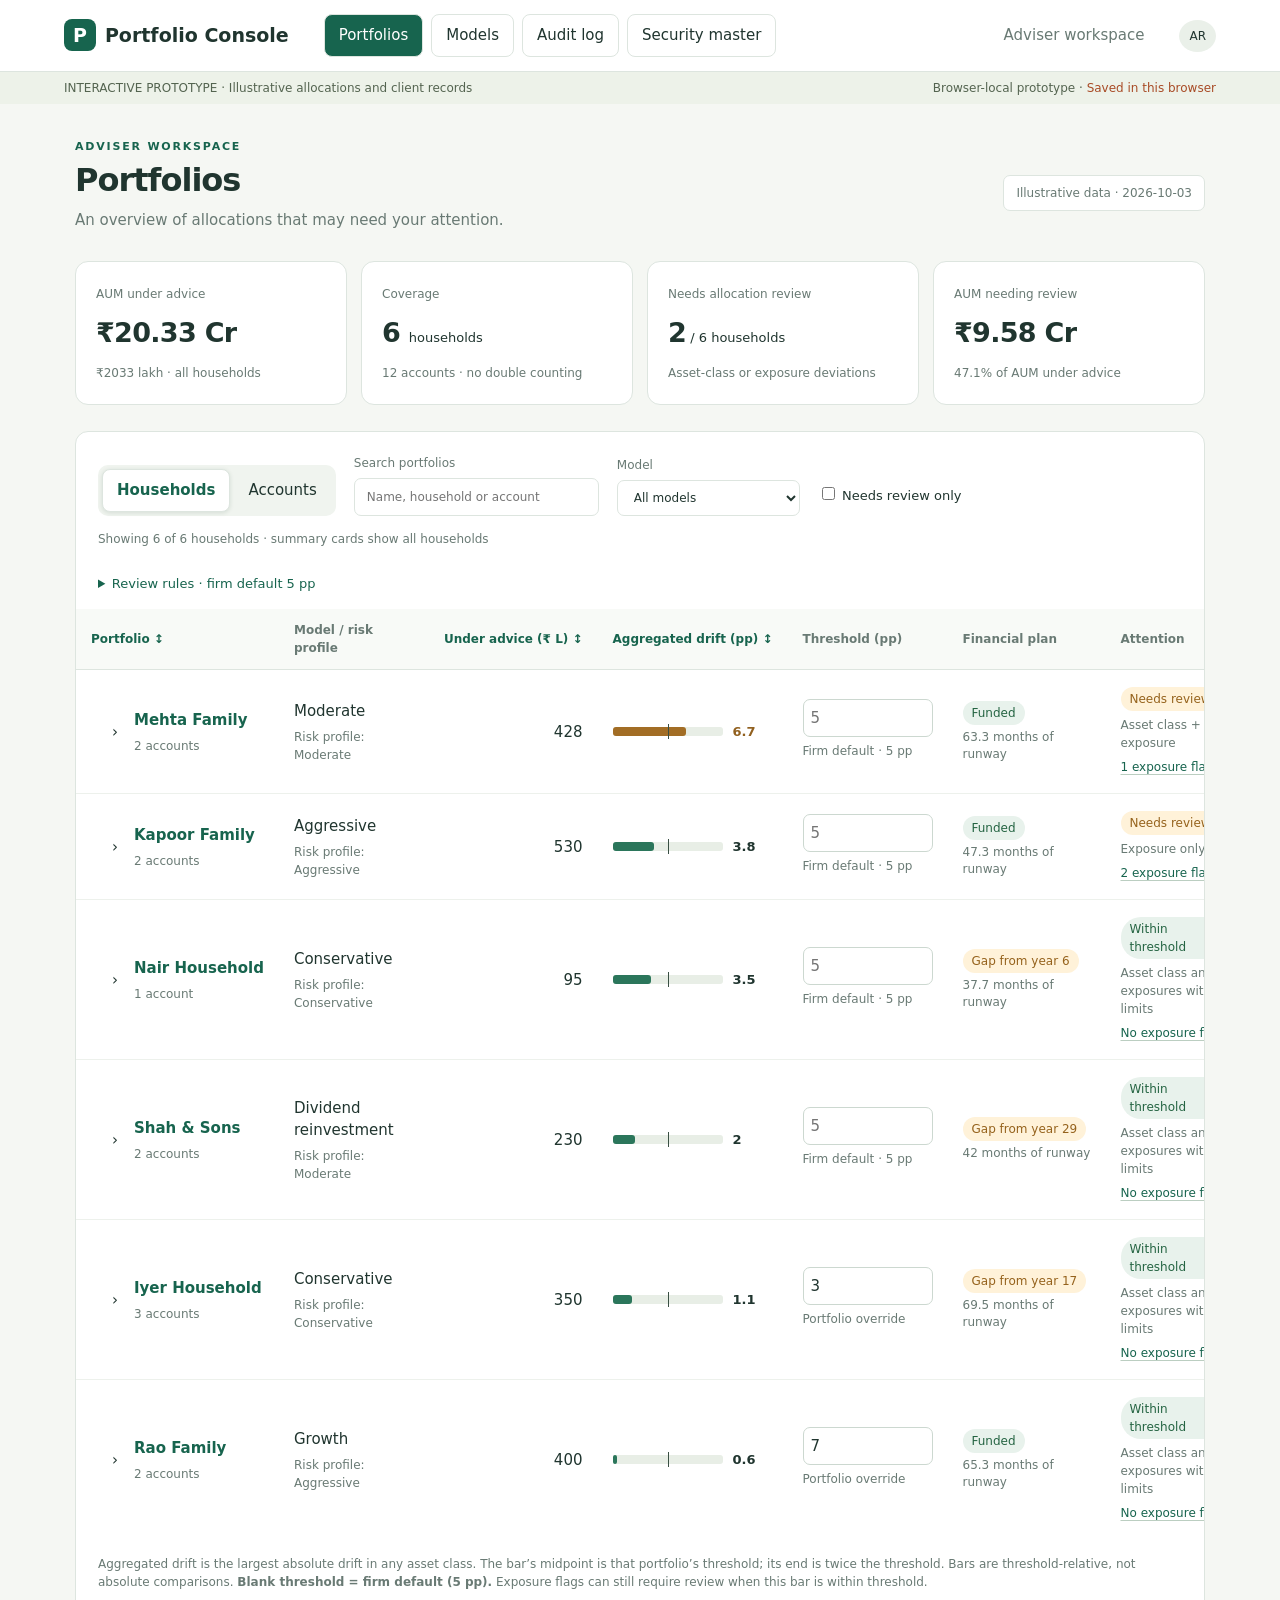
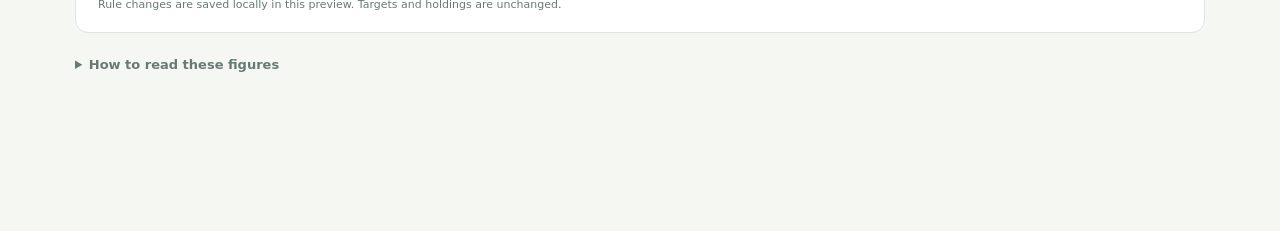
==== commit e2649f05: "Move Security Master filters into table headers" ====
--- a/index.html
+++ b/index.html
@@ -7,4 +7,4 @@
 <header><span class="brand"><i>P</i>Portfolio Console</span><nav aria-label="Main navigation"><button id="navClients" onclick="clientNav()">Portfolios</button> <button id="navModels" onclick="modelNav()">Models</button> <button id="navAudit" onclick="auditPage()">Audit log</button></nav><span class="right muted">Adviser workspace</span><span class="avatar">AR</span></header>
 <div class="demo"><span>INTERACTIVE PROTOTYPE · Illustrative allocations and client records</span><span>Browser-local prototype · <span id="storage">Checking local saving…</span></span></div>
 <main id="app"><p role="status">Loading portfolio workspace…</p></main><div id="footer"></div><dialog id="modal"></dialog><div id="toast" class="toast" role="status" hidden></div>
-<link rel="stylesheet" href="clients.css"><link rel="stylesheet" href="comparison.css"><link rel="stylesheet" href="portfolios.css"><link rel="stylesheet" href="financial-plan.css?v=20261010-models-hierarchy"><link rel="stylesheet" href="portfolio-review.css?v=20261010-models-hierarchy"><link rel="stylesheet" href="target-plan-preview.css?v=20261010-models-hierarchy"><script src="bootstrap.js?v=20261010-models-hierarchy"></script></body></html>
+<link rel="stylesheet" href="clients.css"><link rel="stylesheet" href="comparison.css"><link rel="stylesheet" href="portfolios.css"><link rel="stylesheet" href="financial-plan.css?v=20261010-security-header-filters"><link rel="stylesheet" href="portfolio-review.css?v=20261010-security-header-filters"><link rel="stylesheet" href="target-plan-preview.css?v=20261010-security-header-filters"><script src="bootstrap.js?v=20261010-security-header-filters"></script></body></html>
--- a/portfolio-review.css
+++ b/portfolio-review.css
@@ -201,6 +201,14 @@
 .config-grid tbody th,.config-grid tbody td{padding-top:11px;padding-bottom:11px}
 .config-grid thead th{white-space:nowrap;background:#f8faf7}
 .config-grid thead th.col-editable{background:#eef5f0;color:var(--green)}
+.config-grid thead tr:first-child th{padding-top:10px;padding-bottom:7px;border-bottom:0}
+.config-grid thead .config-filter-row th{padding-top:0;padding-bottom:9px;vertical-align:top;border-bottom:1px solid var(--line)}
+.config-header-search{display:block;min-width:210px}
+.config-header-search input,.config-header-filter{box-sizing:border-box;width:100%;height:31px;border:1px solid #ccd8d0;border-radius:6px;background:white;color:var(--ink);font:inherit;font-size:12px}
+.config-header-search input{padding:6px 8px}
+.config-header-filter{min-width:128px;padding:5px 25px 5px 7px}
+.config-header-check{display:flex;align-items:center;gap:6px;margin-top:6px;color:var(--mut);font-size:11px;font-weight:500;white-space:normal}
+.config-header-check input{margin:0}
 .config-grid td{vertical-align:middle}
 .config-grid td.config-fixed{color:var(--mut);font-size:13px;background:#fbfcfa}
 .config-grid tr.is-unclassified th[scope=row]{box-shadow:inset 3px 0 #b07d27}
@@ -215,6 +223,7 @@
 .config-key b.is-editable{background:#e3efe7;color:#246442}
 .config-key b.is-absent{background:transparent;color:#9aa6a0;font-size:13px;padding:0 2px}
 .config-count{margin-left:auto}
+.config-count .link-button{border:0;background:transparent;color:var(--green);padding:0;font:inherit;text-decoration:underline;text-underline-offset:2px}
 .config-add .search-field input{width:320px;max-width:100%}
 .config-suggestions{list-style:none;margin:14px 0 0;padding:0;border:1px solid var(--line);border-radius:9px;overflow:hidden}
 .config-suggestions li{display:flex;align-items:center;gap:12px;padding:11px 14px;border-bottom:1px solid #eef1ec;font-size:14px}
@@ -259,4 +268,5 @@
    instrument name stays put to keep each row identifiable. */
 .config-grid th[scope=row]{position:sticky;left:0;z-index:1;background:white}
 .config-grid thead th:first-child{position:sticky;left:0;z-index:2}
+.config-grid thead .config-filter-row th:first-child{z-index:3}
 .config-grid tr.config-detail>td{z-index:0}
